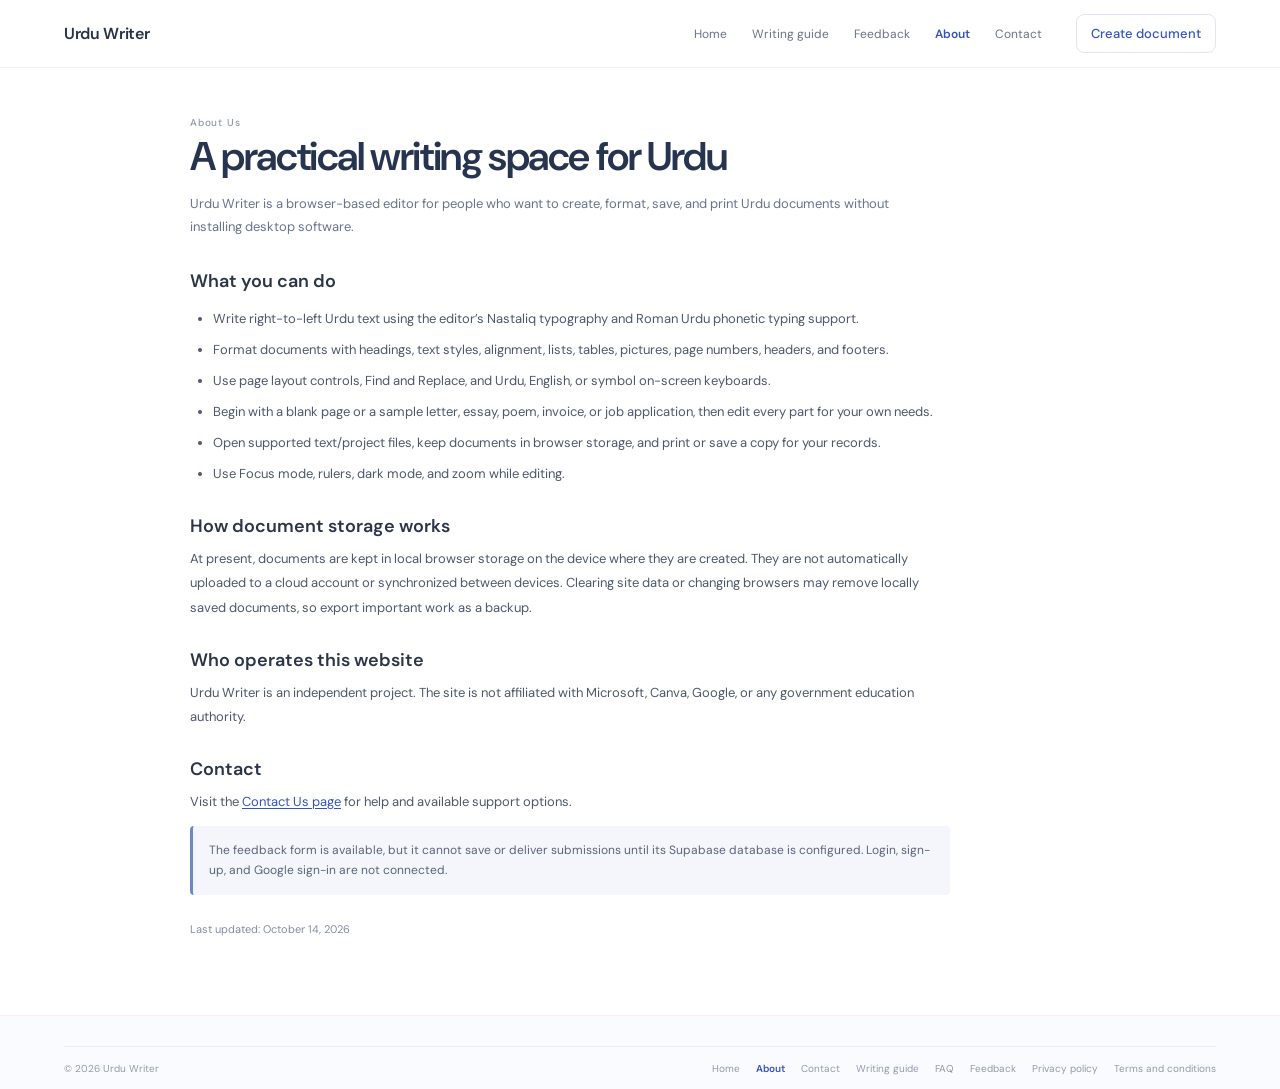
==== about.html @ 06fc22c0 "Complete Urdu Canvas Studio with Supabase and verified UI" ====
<!doctype html>
<html lang="en" dir="ltr">
<head>
  <meta charset="utf-8">
  <meta name="viewport" content="width=device-width, initial-scale=1">
  <meta name="description" content="Learn what Urdu Writer does, how browser-based Urdu documents work, and how to contact the site operator.">
  <meta name="theme-color" content="#ffffff">
  <title>About Us — Urdu Writer</title>
  <link rel="preconnect" href="https://fonts.googleapis.com">
  <link rel="preconnect" href="https://fonts.gstatic.com" crossorigin>
  <link href="https://fonts.googleapis.com/css2?family=DM+Sans:wght@400;500;600;700&family=Noto+Nastaliq+Urdu:wght@400;500;600&family=Noto+Naskh+Arabic:wght@400;500;600;700&display=swap" rel="stylesheet">
  <link rel="stylesheet" href="assets/css/home.css">
</head>
<body>
  <header class="home-header" dir="ltr">
    <a class="home-brand" href="index.html">Urdu Writer</a>
    <nav class="header-nav" aria-label="Main navigation">
      <a href="index.html">Home</a>
      <a href="urdu-writing-guide.html">Writing guide</a>
      <a href="feedback.html">Feedback</a>
      <a href="about.html" aria-current="page">About</a>
      <a href="contact.html">Contact</a>
    </nav>
    <a class="header-start" href="editor.html?new=1">Create document</a>
  </header>
  <main class="policy-main">
    <header class="policy-header">
      <p class="section-kicker">About Us</p>
      <h1>A practical writing space for Urdu</h1>
      <p>Urdu Writer is a browser-based editor for people who want to create, format, save, and print Urdu documents without installing desktop software.</p>
    </header>
    <article class="policy-content">
      <h2>What you can do</h2>
      <ul>
        <li>Write right-to-left Urdu text using the editor’s Nastaliq typography and Roman Urdu phonetic typing support.</li>
        <li>Format documents with headings, text styles, alignment, lists, tables, pictures, page numbers, headers, and footers.</li>
        <li>Use page layout controls, Find and Replace, and Urdu, English, or symbol on-screen keyboards.</li>
        <li>Begin with a blank page or a sample letter, essay, poem, invoice, or job application, then edit every part for your own needs.</li>
        <li>Open supported text/project files, keep documents in browser storage, and print or save a copy for your records.</li>
        <li>Use Focus mode, rulers, dark mode, and zoom while editing.</li>
      </ul>
      <h2>How document storage works</h2>
      <p>At present, documents are kept in local browser storage on the device where they are created. They are not automatically uploaded to a cloud account or synchronized between devices. Clearing site data or changing browsers may remove locally saved documents, so export important work as a backup.</p>
      <h2>Who operates this website</h2>
      <p>Urdu Writer is an independent project. The site is not affiliated with Microsoft, Canva, Google, or any government education authority.</p>
      <h2>Contact</h2>
      <p>Visit the <a href="contact.html">Contact Us page</a> for help and available support options.</p>
      <p class="policy-callout">The feedback form is available, but it cannot save or deliver submissions until its Supabase database is configured. Login, sign-up, and Google sign-in are not connected.</p>
      <p class="policy-updated">Last updated: October 14, 2026</p>
    </article>
  </main>
  <footer class="home-footer">
    <div class="footer-bottom"><span>© 2026 Urdu Writer</span><nav class="footer-legal" aria-label="Site information"><a href="index.html">Home</a><a href="about.html" aria-current="page">About</a><a href="contact.html">Contact</a><a href="urdu-writing-guide.html">Writing guide</a><a href="faq.html">FAQ</a><a href="feedback.html">Feedback</a><a href="privacy.html">Privacy policy</a><a href="terms.html">Terms and conditions</a></nav></div>
  </footer>
</body>
</html>
---- assets/css/home.css ----
:root {
  color-scheme: light;
  --ink: #283247;
  --muted: #788195;
  --line: #e8ebf1;
  --blue: #4768d5;
  --blue-dark: #3453bd;
  --pale-blue: #eef3ff;
  --warm: #faf9f6;
}
* { box-sizing: border-box; }
[hidden] { display: none !important; }
html { scroll-behavior: smooth; }
body { min-width: 320px; margin: 0; color: var(--ink); background: #fff; font: 14px 'DM Sans', Arial, sans-serif; }
button, input { font: inherit; }
button { color: inherit; cursor: pointer; }
a { color: inherit; text-decoration: none; }
.home-header { position: sticky; top: 0; z-index: 9; height: 68px; display: flex; align-items: center; gap: 34px; padding: 0 max(5%, calc((100vw - 1240px) / 2)); border-bottom: 1px solid #eef0f3; background: #fff; }
.home-brand, .footer-brand { display: inline-flex; align-items: center; gap: 10px; flex-shrink: 0; color: var(--ink); font-size: 15px; font-weight: 600; }
.home-brand { font-size: 16px; letter-spacing: -.02em; }
.brand-mark { width: 34px; height: 34px; display: grid; place-items: center; border: 1px solid #dce5fa; border-radius: 10px; background: #f0f4ff; color: var(--blue); font: 600 23px 'Noto Nastaliq Urdu', serif; }
.header-nav { display: flex; align-items: center; gap: 25px; margin-inline-start: auto; color: #697287; font-size: 12px; }
.header-nav a:hover { color: var(--blue); }
.header-nav a[aria-current="page"] { color: var(--blue-dark); font-weight: 600; }
.header-start { display: inline-flex; align-items: center; gap: 8px; padding: 10px 14px; border: 1px solid #e1e6f4; border-radius: 8px; background: #fff; color: var(--blue-dark); font: 500 13px 'DM Sans', Arial, sans-serif; }
.header-start:hover { background: var(--pale-blue); }

.welcome-band { overflow: hidden; border-bottom: 1px solid #edf0f4; background: #fafbfc; }
.welcome-inner { width: min(1120px, 90%); min-height: 430px; margin: 0 auto; display: grid; grid-template-columns: minmax(0, .95fr) minmax(0, 1.05fr); align-items: center; gap: clamp(35px, 6vw, 78px); padding: 48px 0 54px; }
.welcome-copy { max-width: 520px; }
.eyebrow, .section-kicker { margin: 0 0 9px; color: #6578c2; font: 500 11px 'DM Sans', Arial, sans-serif; letter-spacing: .08em; }
.eyebrow { display: inline-flex; align-items: center; gap: 8px; margin-bottom: 17px; color: #55647f; font-size: 11px; letter-spacing: .015em; }
.eyebrow-dot { width: 7px; height: 7px; border-radius: 50%; background: #6481d9; }
.welcome-copy h1 { margin: 0; color: #202b3c; font: 600 clamp(36px, 4.2vw, 53px)/1.12 'DM Sans', Arial, sans-serif; letter-spacing: -.045em; }
.welcome-copy h1 span { color: #526bc3; }
.welcome-description { max-width: 460px; margin: 19px 0 25px; color: #657084; font: 14px/1.85 'DM Sans', Arial, sans-serif; }
.welcome-actions { display: flex; align-items: center; gap: 10px; }
.create-button, .upload-button { min-height: 43px; display: inline-flex; flex-shrink: 0; align-items: center; justify-content: center; gap: 9px; padding: 0 14px; border: 1px solid transparent; border-radius: 8px; font: 500 12px 'DM Sans', Arial, sans-serif; white-space: nowrap; }
.create-button { color: white; background: #405fc3; box-shadow: 0 2px 5px #293b7021; }
.create-button:hover { background: var(--blue-dark); transform: translateY(-1px); }
.plus-icon { font: 20px 'DM Sans', sans-serif; }
.upload-button { border-color: #d8dde6; background: #fff; color: #39465b; }
.upload-button:hover { border-color: #b9c7ef; background: #fbfcff; }
.upload-button > span { font-size: 18px; }
.private-note { display: flex; align-items: center; gap: 8px; margin: 18px 0 0; color: #778195; font: 10px 'DM Sans', Arial, sans-serif; }
.private-note span { width: 16px; height: 16px; display: grid; place-items: center; border-radius: 50%; background: #e8f2ec; color: #3d805e; font-size: 10px; }
.private-note i { width: 3px; height: 3px; margin: 0 2px; border-radius: 50%; background: #a2a9b5; }
.hero-product { min-width: 0; padding: 20px; border: 1px solid #e4e8ef; border-radius: 14px; background: #f1f3f7; box-shadow: 0 18px 45px #24334c12; }
.hero-editor { overflow: hidden; border: 1px solid #e3e7ed; border-radius: 9px; background: #fff; box-shadow: 0 3px 10px #2632470b; }
.hero-editor-top { min-height: 57px; display: flex; align-items: center; gap: 10px; padding: 10px 15px; border-bottom: 1px solid #edf0f3; }
.hero-document-title { display: grid; gap: 3px; }
.hero-document-title strong { color: #354055; font-size: 10px; font-weight: 600; }
.hero-document-title small { color: #8992a1; font-size: 8px; }
.hero-save-indicator { display: inline-flex; align-items: center; gap: 5px; margin-inline-start: auto; color: #738092; font-size: 9px; }
.hero-save-indicator i { width: 6px; height: 6px; border-radius: 50%; background: #61a27c; }
.hero-toolbar { min-height: 41px; display: flex; align-items: center; gap: 13px; padding: 0 15px; border-bottom: 1px solid #edf0f3; color: #566176; font-size: 10px; }
.hero-toolbar > i { width: 1px; height: 18px; background: #e6e9ee; }
.hero-toolbar > b { font-size: 11px; }
.hero-toolbar > em { font-family: Georgia, serif; }
.hero-toolbar > u { text-underline-offset: 2px; }
.hero-font-select, .hero-font-size { display: inline-flex; align-items: center; justify-content: space-between; gap: 10px; min-width: 126px; padding: 5px 7px; border: 1px solid #e5e8ed; border-radius: 4px; color: #596579; font-size: 8px; }
.hero-font-size { min-width: 42px; }
.hero-toolbar > span:not(.hero-font-select):not(.hero-font-size) { color: #5b677a; font-size: 12px; }
.hero-paper { min-height: 255px; display: flex; justify-content: center; padding: 22px 18px; background: #f6f7f9; }
.hero-paper article { width: min(100%, 330px); min-height: 210px; padding: 22px 28px; border: 1px solid #ebedf1; background: #fff; box-shadow: 0 2px 6px #2632470b; color: #303a4d; direction: rtl; text-align: right; }
.hero-paper h2 { margin: 0 0 10px; color: #33446f; font: 500 16px/1.9 'Noto Nastaliq Urdu', 'Noto Naskh Arabic', serif; }
.hero-paper p { margin: 0 0 8px; font: 400 11px/2.15 'Noto Nastaliq Urdu', 'Noto Naskh Arabic', serif; }

.home-content { width: min(1120px, 90%); margin: 0 auto; }
.recent-section { padding: 32px 0 30px; }
.section-heading { display: flex; align-items: end; justify-content: space-between; gap: 20px; margin-bottom: 15px; }
.section-kicker { margin-bottom: 3px; color: #9098a9; font-size: 10px; }
.section-heading h2 { margin: 0; color: #2c3548; font: 600 19px 'DM Sans', Arial, sans-serif; }
.subtle-link { padding-bottom: 3px; color: #687cca; font: 11px 'DM Sans', Arial, sans-serif; }
.subtle-link:hover { color: var(--blue-dark); }
.saved-files-grid { display: grid; grid-template-columns: repeat(auto-fill, minmax(145px, 190px)); gap: 18px; }
.saved-file-card { position: relative; min-width: 0; display: flex; flex-direction: column; gap: 9px; border-radius: 4px; text-align: left; }
.saved-file-link { min-width: 0; display: flex; flex-direction: column; gap: 9px; padding: 0; border: 0; border-radius: 4px; background: transparent; color: inherit; text-align: left; }
.saved-file-link:hover .recent-preview, .saved-file-link:focus-visible .recent-preview { border-color: #b8c6ec; box-shadow: 0 4px 12px #28324717; }
.saved-file-link:hover .recent-name, .saved-file-link:focus-visible .recent-name { color: var(--blue-dark); }
.recent-name { width: 100%; overflow: hidden; color: #34405a; text-overflow: ellipsis; white-space: nowrap; font-size: 12px; font-weight: 500; }
.recent-preview { position: relative; width: 100%; aspect-ratio: 3 / 4; overflow: hidden; border: 1px solid #e3e6ec; border-radius: 5px; background: #fff; box-shadow: 0 2px 6px #28324710; transition: border-color .15s, box-shadow .15s; }
.document-preview { position: absolute; top: 0; left: 0; width: 794px; height: 1123px; transform-origin: top left; border: 0; background: #fff; pointer-events: none; }
.file-menu-wrap { position: absolute; z-index: 2; top: 8px; right: 8px; }
.file-menu-button { width: 31px; height: 31px; display: grid; place-items: center; border: 1px solid #e4e7ed; border-radius: 7px; background: #fff; color: #526078; box-shadow: 0 2px 6px #28324718; font-size: 21px; line-height: 1; }
.file-menu-button:hover, .file-menu-button[aria-expanded="true"] { border-color: #cbd4f0; background: #f7f8fd; color: var(--blue-dark); }
.file-menu { position: absolute; top: 37px; right: 0; width: 140px; padding: 5px; border: 1px solid #e5e8ef; border-radius: 8px; background: #fff; box-shadow: 0 8px 24px #28324720; }
.file-menu-item { width: 100%; padding: 9px 10px; border: 0; border-radius: 5px; background: transparent; color: #4b566b; text-align: left; font-size: 11px; }
.file-menu-item:hover, .file-menu-item:focus-visible { background: #f2f4fb; color: var(--blue-dark); }
.file-menu-item[data-action="delete"] { color: #b13e48; }
.file-menu-item[data-action="delete"]:hover { background: #fff1f1; }
.empty-recent { min-height: 92px; display: flex; align-items: center; gap: 13px; padding: 17px; border: 1px dashed #dce1eb; border-radius: 9px; background: #fcfcfe; }
.empty-icon { width: 38px; height: 38px; display: grid; place-items: center; border-radius: 9px; background: var(--pale-blue); color: var(--blue); font-size: 20px; }
.empty-recent strong { font: 500 13px 'DM Sans', Arial, sans-serif; }
.empty-recent p { margin: 3px 0 0; color: var(--muted); font: 10px 'DM Sans', Arial, sans-serif; }
.empty-recent a { margin-inline-start: auto; color: var(--blue); font: 11px 'DM Sans', Arial, sans-serif; }

.templates-section { padding: 12px 0 50px; }
.template-grid { margin-top: 16px; }
.template-card { aspect-ratio: .7; gap: 0; overflow: hidden; border: 1px solid #e5e8ed; border-radius: 8px; background: #f0f1f3; transition: border-color .16s, box-shadow .16s, transform .16s; }
.template-card:hover { transform: translateY(-2px); border-color: #cbd4f0; box-shadow: 0 8px 20px #29375b12; }
.template-open { width: 100%; height: 100%; gap: 0; overflow: hidden; cursor: pointer; }
.template-open:hover .recent-preview, .template-open:focus-visible .recent-preview { border-color: #b8c6ec; box-shadow: 0 4px 12px #28324717; }
.template-open:hover .recent-name, .template-open:focus-visible .recent-name { color: var(--blue-dark); }
.template-open:hover .template-art, .template-open:focus-visible .template-art { box-shadow: none; }
.template-art { width: 100%; min-height: 0; flex: 1 1 70%; display: block; padding: 0; aspect-ratio: auto; border: 0; border-radius: 0; background: #f6f7f8; box-shadow: none; }
.template-page-preview { position: absolute; top: 0; left: 50%; width: 794px; height: 1123px; transform-origin: top center; border: 0; background: #fff; box-shadow: 0 2px 9px #28324720; pointer-events: none; }
.template-open .recent-name { min-height: 0; flex: 0 0 15%; display: flex; flex-direction: column; justify-content: end; gap: 4px; padding: 4px 12px 0; background: #f0f1f3; white-space: normal; }
.file-description { width: 100%; min-height: 0; flex: 0 0 15%; overflow: hidden; padding: 0 12px 5px; background: #f0f1f3; color: #858d9d; font-size: 10px; line-height: 1.4; text-align: left; text-overflow: ellipsis; }
.home-footer { padding: 30px max(5%, calc((100vw - 1240px) / 2)) 0; border-top: 1px solid #eef0f3; background: #fafbfe; color: #8790a0; font-size: 11px; }
.footer-brand { gap: 7px; color: #525f7a; font-size: 11px; }
.footer-brand .brand-mark { width: 25px; height: 25px; border-radius: 7px; font-size: 17px; }
.footer-main { display: grid; grid-template-columns: 1.3fr 1fr 1.2fr 1fr; gap: 32px; padding: 0 0 27px; }
.footer-about p, .footer-privacy p { max-width: 260px; margin: 10px 0 0; color: #828b9c; font-size: 11px; line-height: 1.7; }
.footer-links { display: grid; justify-items: start; gap: 9px; }
.footer-links strong, .footer-privacy strong { color: #3a455c; font-size: 11px; font-weight: 600; }
.footer-links a { color: #778196; font-size: 10px; }
.footer-links a:hover { color: var(--blue); }
.footer-links a[aria-current="page"] { color: var(--blue-dark); font-weight: 600; }
.footer-bottom { min-height: 43px; display: flex; align-items: center; justify-content: space-between; gap: 16px; border-top: 1px solid #ebedf2; color: #929aaa; font-size: 10px; }
.footer-legal { display: flex; flex-wrap: wrap; align-items: center; gap: 16px; }
.footer-legal a:hover { color: var(--blue); }
.footer-legal a[aria-current="page"] { color: var(--blue-dark); font-weight: 600; }
.guide-promo { display: flex; align-items: center; justify-content: space-between; gap: 24px; margin: 0 0 45px; padding: 24px 26px; border: 1px solid #e4e8ef; border-radius: 10px; background: #fafbfc; }
.guide-promo h2 { margin: 0; color: #2c3548; font: 600 18px 'DM Sans', Arial, sans-serif; }
.guide-promo p:not(.section-kicker) { max-width: 610px; margin: 8px 0 0; color: #707b8f; font-size: 12px; line-height: 1.7; }
.guide-promo .create-button { flex-shrink: 0; }
.home-faq { margin: 0 0 45px; }
.policy-main { width: min(900px, 90%); min-height: 65vh; margin: 0 auto; padding: 48px 0 64px; }
.policy-header { max-width: 720px; margin-bottom: 30px; }
.policy-header h1 { margin: 0 0 12px; color: #26344f; font: 600 clamp(30px, 4vw, 40px)/1.2 'DM Sans', Arial, sans-serif; letter-spacing: -.035em; }
.policy-header p:not(.section-kicker) { margin: 0; color: #68738c; font-size: 13px; line-height: 1.8; }
.policy-content { max-width: 760px; color: #4d586b; font-size: 13px; line-height: 1.85; }
.policy-content h2 { margin: 28px 0 8px; color: #2c3548; font: 600 18px/1.4 'DM Sans', Arial, sans-serif; }
.policy-content h3 { margin: 20px 0 7px; color: #36415a; font: 600 14px/1.5 'DM Sans', Arial, sans-serif; }
.policy-content p { margin: 0 0 12px; }
.policy-content ul, .policy-content ol { padding-inline-start: 23px; }
.policy-content li { margin: 0 0 7px; }
.contact-option { margin: 0 0 22px; padding: 19px 20px; border: 1px solid #e7eaf0; border-radius: 9px; background: #fff; }
.contact-option h2 { margin-top: 0; }
.contact-option .create-button { margin: 2px 0 14px; text-decoration: none; }
.contact-option .policy-callout { margin-bottom: 0; }
.faq-list { display: grid; gap: 10px; }
.faq-item { border: 1px solid #e5e9f0; border-radius: 8px; background: #fff; }
.faq-item[open] { border-color: #d5ddef; box-shadow: 0 3px 12px #28324708; }
.faq-item summary { position: relative; padding: 16px 44px 16px 17px; color: #34405a; cursor: pointer; font-size: 13px; font-weight: 600; list-style: none; }
.faq-item summary::-webkit-details-marker { display: none; }
.faq-item summary::after { position: absolute; top: 50%; right: 17px; color: var(--blue); content: '+'; font-size: 20px; font-weight: 400; transform: translateY(-50%); }
.faq-item[open] summary::after { content: '−'; }
.faq-item summary:focus-visible { outline: 2px solid var(--blue); outline-offset: 2px; border-radius: 7px; }
.faq-item p { margin: 0; padding: 0 17px 16px; color: #68738c; font-size: 12px; line-height: 1.8; }
.faq-item a, .faq-more-help a { color: var(--blue-dark); text-decoration: underline; text-underline-offset: 2px; }
.faq-more-help { margin: 24px 0 0; color: #68738c; font-size: 13px; line-height: 1.8; }
.policy-content a { color: var(--blue-dark); text-decoration: underline; text-underline-offset: 2px; }
.policy-updated { margin-top: 24px !important; color: #838da1; font-size: 11px; }
.policy-callout { margin: 18px 0; padding: 14px 16px; border-left: 3px solid #7185cb; border-radius: 4px; background: #f4f6fb; color: #59657a; font-size: 12px; line-height: 1.7; }
.guide-toc { display: grid; gap: 7px; margin: 18px 0 25px; padding: 16px 18px; border: 1px solid #e7eaf0; border-radius: 8px; background: #fafbfc; }
.guide-toc strong { color: #36415a; }
.guide-toc a { font-size: 12px; }
.guide-urdu { direction: rtl; text-align: right; font-family: 'Noto Nastaliq Urdu', 'Noto Naskh Arabic', serif; }
.guide-example { display: grid; grid-template-columns: 1fr 1fr; gap: 12px; margin: 14px 0 20px; }
.guide-example > div { padding: 14px; border: 1px solid #e6e9ef; border-radius: 7px; background: #fafbfc; }
.guide-example small { display: block; margin-bottom: 7px; color: #778195; font: 11px 'DM Sans', Arial, sans-serif; }
.guide-example p { margin: 0; }
.home-toast { position: fixed; z-index: 5; right: 50%; bottom: 25px; max-width: calc(100vw - 30px); padding: 10px 16px; transform: translateX(50%); border-radius: 6px; background: #283247; color: white; opacity: 0; pointer-events: none; transition: opacity .2s; font: 12px 'DM Sans', Arial, sans-serif; }
.home-toast.visible { opacity: 1; }

.feedback-main { width: min(760px, 90%); min-height: 65vh; margin: 0 auto; padding: 54px 0 65px; }
.feedback-intro { max-width: 600px; margin-bottom: 25px; }
.feedback-intro h1 { margin: 0 0 10px; color: #26344f; font: 600 clamp(27px, 4vw, 36px)/1.2 'DM Sans', Arial, sans-serif; letter-spacing: -.03em; }
.feedback-intro p:last-child { margin: 0; color: #68738c; font-size: 13px; line-height: 1.8; }
.feedback-form { display: grid; gap: 17px; padding: 25px; border: 1px solid #e6e9ef; border-radius: 11px; background: #fff; box-shadow: 0 5px 20px #28324708; }
.feedback-form label, .feedback-rating legend { display: grid; gap: 7px; color: #4e596d; font-size: 12px; font-weight: 500; }
.feedback-form select, .feedback-form input, .feedback-form textarea { width: 100%; min-height: 42px; padding: 10px 12px; border: 1px solid #e0e4ec; border-radius: 7px; outline: none; background: #fff; color: var(--ink); font: 12px 'DM Sans', Arial, sans-serif; }
.feedback-form textarea { min-height: 150px; resize: vertical; line-height: 1.7; }
.feedback-form select:focus, .feedback-form input:focus, .feedback-form textarea:focus { border-color: #9baee9; box-shadow: 0 0 0 3px #4768d51a; }
.feedback-rating { display: grid; gap: 8px; margin: 0; padding: 0; border: 0; }
.feedback-rating legend { margin-bottom: 8px; }
.rating-options { display: flex; flex-wrap: wrap; gap: 8px; }
.rating-option { position: relative; }
.rating-option input { position: absolute; width: 1px; height: 1px; opacity: 0; }
.rating-option span { min-width: 43px; height: 39px; display: grid; place-items: center; border: 1px solid #e0e4ec; border-radius: 7px; color: #677287; cursor: pointer; }
.rating-option input:checked + span { border-color: #b9c7ef; background: var(--pale-blue); color: var(--blue-dark); }
.rating-option input:focus-visible + span { outline: 2px solid var(--blue); outline-offset: 2px; }
.feedback-submit { min-height: 43px; padding: 0 18px; border: 0; border-radius: 8px; background: var(--blue); color: #fff; font-size: 13px; font-weight: 600; }
.feedback-submit:hover { background: var(--blue-dark); }
.feedback-status { margin: 0; color: #737d90; font-size: 11px; line-height: 1.7; }
.feedback-status.error { color: #a83c3c; }
.feedback-status.success { color: #387552; }

.auth-modal { position: fixed; z-index: 10; inset: 0; display: grid; place-items: center; overflow-y: auto; padding: 20px; background: #1d263a80; }
.auth-dialog { position: relative; width: min(100%, 420px); max-height: calc(100vh - 40px); overflow-y: auto; padding: 30px; border: 1px solid #e8ebf1; border-radius: 14px; background: #fff; box-shadow: 0 20px 60px #18213a30; }
.auth-close { position: absolute; top: 13px; right: 15px; width: 32px; height: 32px; border: 0; border-radius: 7px; background: #f5f6f9; color: #667085; font-size: 22px; }
.auth-dialog h2 { margin: 0 0 18px; color: #2c3548; font: 600 22px 'DM Sans', Arial, sans-serif; }
.auth-switch { display: grid; grid-template-columns: 1fr 1fr; gap: 4px; margin-bottom: 17px; padding: 4px; border-radius: 8px; background: #f4f5f8; }
.auth-tab { padding: 9px; border: 0; border-radius: 6px; background: transparent; color: #737d90; font-size: 12px; }
.auth-tab.active { background: #fff; color: var(--blue-dark); box-shadow: 0 1px 4px #28324717; }
.auth-form { display: grid; gap: 12px; }
.auth-form label { display: grid; gap: 6px; color: #4e596d; font-size: 11px; font-weight: 500; }
.auth-form input { width: 100%; min-height: 39px; padding: 8px 10px; border: 1px solid #e0e4ec; border-radius: 7px; outline: none; color: var(--ink); }
.auth-form input:focus { border-color: #9baee9; box-shadow: 0 0 0 3px #4768d51a; }
.auth-submit { min-height: 41px; margin-top: 3px; border: 0; border-radius: 7px; background: var(--blue); color: #fff; font-size: 12px; font-weight: 600; }
.auth-submit:hover { background: var(--blue-dark); }
.auth-separator { display: flex; align-items: center; gap: 10px; margin: 17px 0 13px; color: #929aaa; font-size: 10px; }
.auth-separator::before, .auth-separator::after { height: 1px; flex: 1; background: #eceef2; content: ''; }
.google-signin { width: 100%; min-height: 41px; display: flex; align-items: center; justify-content: center; gap: 9px; border: 1px solid #dfe3ea; border-radius: 7px; background: #fff; color: #404a5c; font-size: 12px; font-weight: 500; }
.google-signin:hover { background: #fafbfc; }
.google-signin img { width: 17px; height: 17px; }
.auth-notice { margin: 13px 0 0; color: #828b9b; text-align: center; font-size: 10px; line-height: 1.6; }

@media (max-width: 900px) {
  .home-header { gap: 15px; padding-inline: 4%; }
  .header-nav { gap: 13px; font-size: 10px; }
  .header-start { padding: 8px 10px; font-size: 11px; }
}
@media (max-width: 760px) {
  .home-header { min-height: 60px; height: auto; gap: 15px; padding: 10px 5%; }
  .header-nav { gap: 13px; font-size: 10px; }
  .header-start { padding: 8px 10px; font-size: 11px; }
  .welcome-inner { width: min(680px, 90%); min-height: 0; grid-template-columns: 1fr; gap: 30px; padding: 40px 0 44px; }
  .welcome-copy { max-width: 600px; }
  .hero-product { width: 100%; }
  .hero-paper article { width: min(100%, 420px); }
  .template-grid { grid-template-columns: repeat(2, minmax(0, 1fr)); gap: 12px; }
}
@media (max-width: 520px) {
  .home-header { flex-wrap: wrap; gap: 10px; }
  .home-brand { font-size: 12px; }
  .home-brand .brand-mark { width: 29px; height: 29px; font-size: 20px; }
  .header-nav { order: 3; width: 100%; flex: 1 0 100%; gap: 17px; overflow-x: auto; margin: 0; padding: 5px 0 3px; white-space: nowrap; scrollbar-width: thin; }
  .header-start { margin-inline-start: auto; }
  .welcome-inner { width: min(520px, 90%); gap: 24px; padding: 32px 0 36px; }
  .welcome-copy h1 { max-width: 360px; font-size: 35px; }
  .welcome-description { max-width: 420px; font-size: 12px; }
  .welcome-actions { flex-wrap: wrap; }
  .create-button, .upload-button { padding-inline: 11px; font-size: 11px; }
  .hero-product { padding: 10px; border-radius: 10px; }
  .hero-editor-top { min-height: 51px; padding-inline: 11px; }
  .hero-toolbar { min-height: 41px; flex-wrap: wrap; gap: 7px; padding: 8px 9px; }
  .hero-font-select { min-width: 0; flex: 1 1 115px; }
  .hero-font-size { flex: 0 0 42px; }
  .hero-toolbar > i { height: 15px; }
  .hero-paper { min-height: 230px; padding: 12px; }
  .hero-paper article { width: 100%; min-height: 205px; padding: 18px 20px; }
  .home-content { width: 90%; }
  .section-heading { align-items: center; }
  .section-heading h2 { font-size: 16px; }
  .subtle-link { font-size: 9px; }
  .saved-files-grid { grid-template-columns: repeat(auto-fill, minmax(130px, 1fr)); gap: 14px; }
  .home-footer { padding: 22px 5% 0; }
  .footer-main { grid-template-columns: 1fr 1fr; gap: 20px; }
  .footer-privacy { grid-column: auto; }
  .footer-bottom { min-height: 38px; }
  .footer-legal { gap: 10px 14px; }
  .auth-dialog { padding: 26px 21px; }
  .feedback-main { padding: 38px 0 45px; }
  .feedback-form { padding: 19px; }
  .guide-promo { align-items: flex-start; flex-direction: column; padding: 19px; }
  .guide-example { grid-template-columns: 1fr; }
}
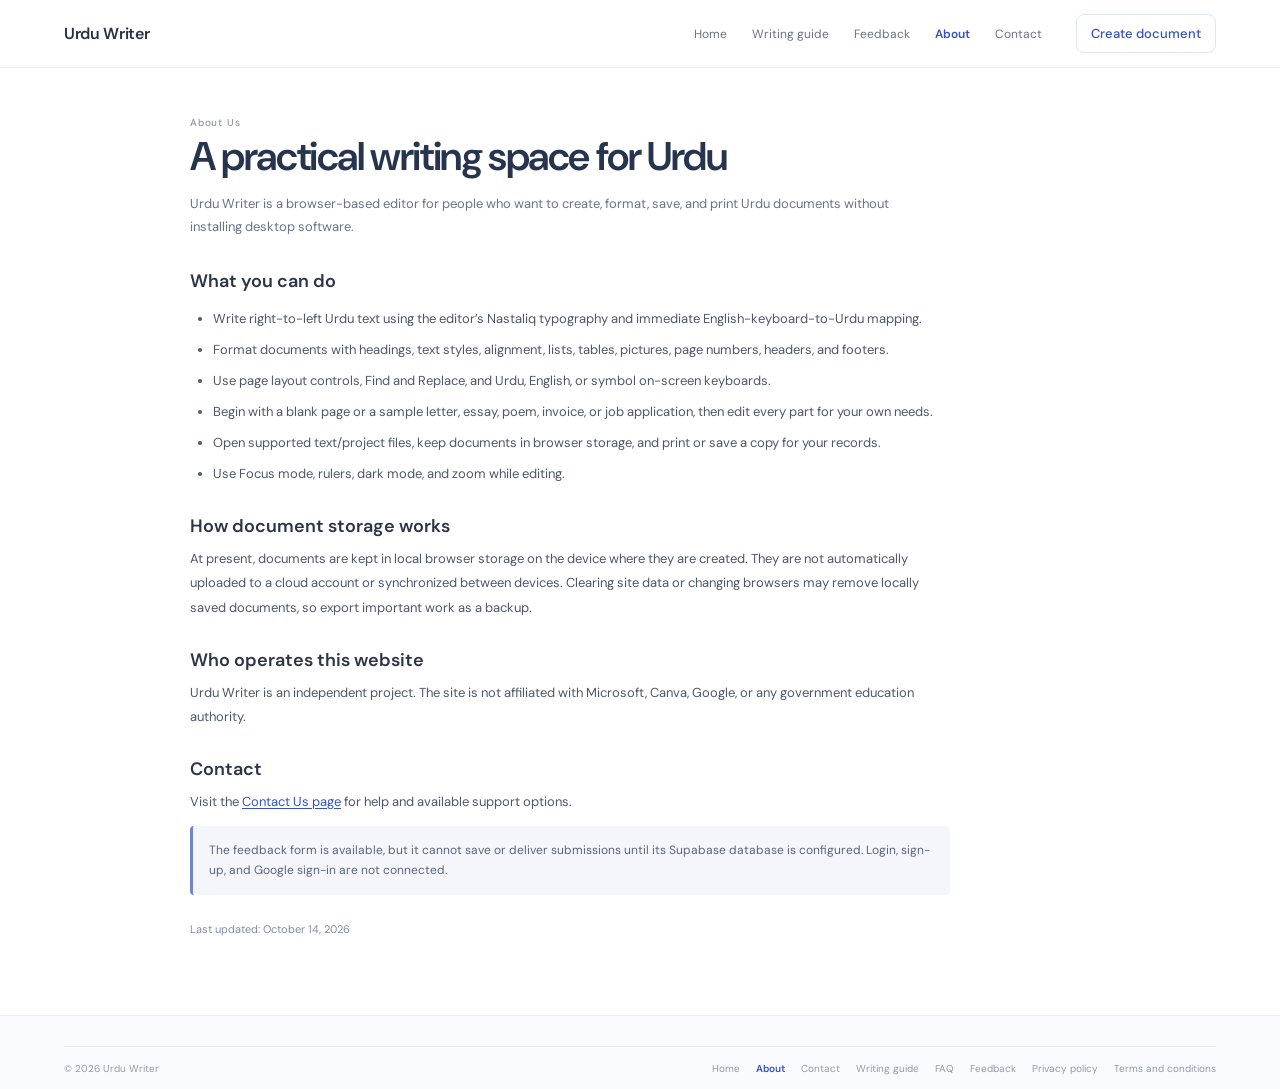
==== commit 95708156: "Add physical Urdu keyboard mapping Map physical QWERTY keys to Urdu letters immediately while preser" ====
--- a/about.html
+++ b/about.html
@@ -32,7 +32,7 @@
     <article class="policy-content">
       <h2>What you can do</h2>
       <ul>
-        <li>Write right-to-left Urdu text using the editor’s Nastaliq typography and Roman Urdu phonetic typing support.</li>
+        <li>Write right-to-left Urdu text using the editor’s Nastaliq typography and immediate English-keyboard-to-Urdu mapping.</li>
         <li>Format documents with headings, text styles, alignment, lists, tables, pictures, page numbers, headers, and footers.</li>
         <li>Use page layout controls, Find and Replace, and Urdu, English, or symbol on-screen keyboards.</li>
         <li>Begin with a blank page or a sample letter, essay, poem, invoice, or job application, then edit every part for your own needs.</li>
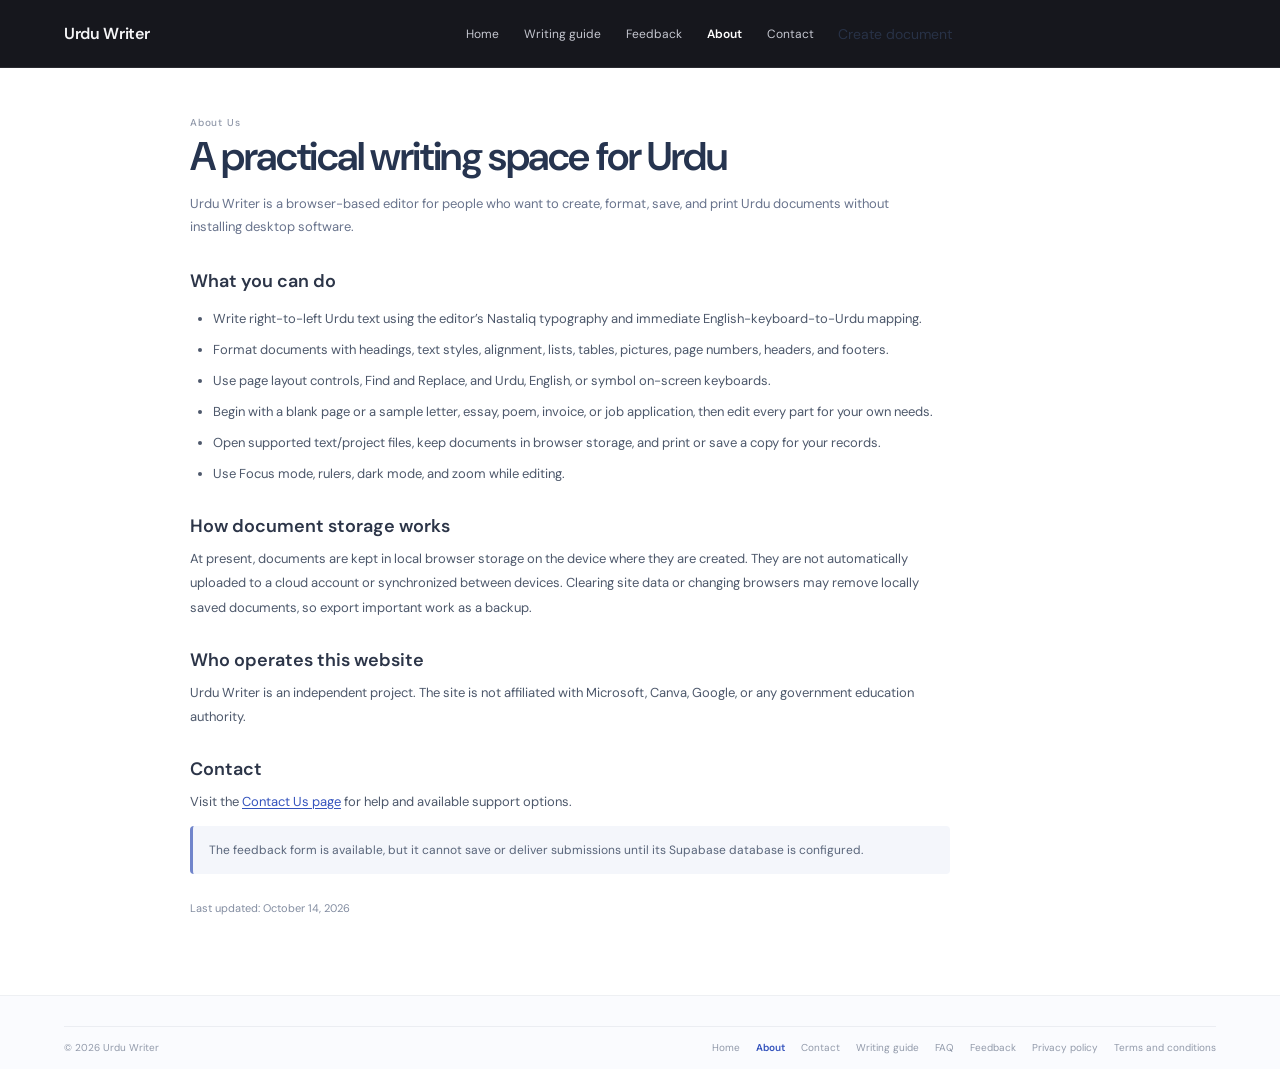
==== commit a1f2c526: "asansnsbbs" ====
--- a/about.html
+++ b/about.html
@@ -45,7 +45,7 @@
       <p>Urdu Writer is an independent project. The site is not affiliated with Microsoft, Canva, Google, or any government education authority.</p>
       <h2>Contact</h2>
       <p>Visit the <a href="contact.html">Contact Us page</a> for help and available support options.</p>
-      <p class="policy-callout">The feedback form is available, but it cannot save or deliver submissions until its Supabase database is configured. Login, sign-up, and Google sign-in are not connected.</p>
+      <p class="policy-callout">The feedback form is available, but it cannot save or deliver submissions until its Supabase database is configured.</p>
       <p class="policy-updated">Last updated: October 14, 2026</p>
     </article>
   </main>
--- a/assets/css/home.css
+++ b/assets/css/home.css
@@ -10,20 +10,42 @@
 }
 * { box-sizing: border-box; }
 [hidden] { display: none !important; }
-html { scroll-behavior: smooth; }
+html { scroll-behavior: smooth; scrollbar-color: #9aa8d8 #eef1f8; scrollbar-width: thin; }
+html.theme-dark { scrollbar-color: #7667dc #202127; }
+*::-webkit-scrollbar { width: 10px; height: 10px; }
+*::-webkit-scrollbar-track { border-radius: 8px; background: #eef1f8; }
+*::-webkit-scrollbar-thumb { border: 2px solid #eef1f8; border-radius: 8px; background: linear-gradient(180deg, #9aa8d8, #7182c4); }
+*::-webkit-scrollbar-thumb:hover { background: linear-gradient(180deg, #7789d1, #5369b5); }
+*::-webkit-scrollbar-corner { background: #eef1f8; }
+html.theme-dark *::-webkit-scrollbar-track { background: #202127; }
+html.theme-dark *::-webkit-scrollbar-thumb { border-color: #202127; background: linear-gradient(180deg, #7667dc, #5142b8); }
+html.theme-dark *::-webkit-scrollbar-thumb:hover { background: linear-gradient(180deg, #9589f0, #6e5dde); }
+html.theme-dark *::-webkit-scrollbar-corner { background: #202127; }
+html.theme-dark::-webkit-scrollbar-track { background: #202127; }
+html.theme-dark::-webkit-scrollbar-thumb { border-color: #202127; background: linear-gradient(180deg, #7667dc, #5142b8); }
+html.theme-dark::-webkit-scrollbar-thumb:hover { background: linear-gradient(180deg, #9589f0, #6e5dde); }
+html.theme-dark::-webkit-scrollbar-corner { background: #202127; }
 body { min-width: 320px; margin: 0; color: var(--ink); background: #fff; font: 14px 'DM Sans', Arial, sans-serif; }
 button, input { font: inherit; }
 button { color: inherit; cursor: pointer; }
 a { color: inherit; text-decoration: none; }
-.home-header { position: sticky; top: 0; z-index: 9; height: 68px; display: flex; align-items: center; gap: 34px; padding: 0 max(5%, calc((100vw - 1240px) / 2)); border-bottom: 1px solid #eef0f3; background: #fff; }
-.home-brand, .footer-brand { display: inline-flex; align-items: center; gap: 10px; flex-shrink: 0; color: var(--ink); font-size: 15px; font-weight: 600; }
+.home-header { position: sticky; top: 0; z-index: 9; height: 68px; display: grid; grid-template-columns: minmax(0, 1fr) auto minmax(0, 1fr); align-items: center; gap: 24px; padding: 0 max(5%, calc((100vw - 1240px) / 2)); border-bottom: 1px solid #2a2b31; background: #16171d; }
+.home-brand, .footer-brand { display: inline-flex; align-items: center; gap: 10px; flex-shrink: 0; color: #f5f5f7; font-size: 15px; font-weight: 600; }
 .home-brand { font-size: 16px; letter-spacing: -.02em; }
 .brand-mark { width: 34px; height: 34px; display: grid; place-items: center; border: 1px solid #dce5fa; border-radius: 10px; background: #f0f4ff; color: var(--blue); font: 600 23px 'Noto Nastaliq Urdu', serif; }
-.header-nav { display: flex; align-items: center; gap: 25px; margin-inline-start: auto; color: #697287; font-size: 12px; }
-.header-nav a:hover { color: var(--blue); }
-.header-nav a[aria-current="page"] { color: var(--blue-dark); font-weight: 600; }
-.header-start { display: inline-flex; align-items: center; gap: 8px; padding: 10px 14px; border: 1px solid #e1e6f4; border-radius: 8px; background: #fff; color: var(--blue-dark); font: 500 13px 'DM Sans', Arial, sans-serif; }
-.header-start:hover { background: var(--pale-blue); }
+.header-nav { display: flex; align-items: center; justify-self: center; gap: 25px; margin: 0; color: #c4c6cf; font-size: 12px; white-space: nowrap; }
+.header-nav a:hover { color: #fff; }
+.header-nav a[aria-current="page"] { color: #fff; font-weight: 600; }
+.header-actions { display: flex; align-items: center; justify-self: end; gap: 12px; }
+.theme-toggle { position: relative; width: 66px; height: 36px; flex: 0 0 66px; display: flex; align-items: center; padding: 3px; border: 1px solid #474956; border-radius: 999px; background: #30313a; color: #e9ebf2; transition: background .3s ease, border-color .3s ease, box-shadow .3s ease; }
+.theme-toggle::before { position: absolute; top: 3px; left: 3px; width: 28px; height: 28px; border-radius: 50%; background: #fff; box-shadow: 0 2px 6px #0004; content: ''; transition: transform .3s cubic-bezier(.2,.8,.2,1), background .3s ease; }
+.theme-toggle[aria-pressed="true"] { border-color: #7060d8; background: #5142b8; }
+.theme-toggle[aria-pressed="true"]::before { transform: translateX(30px); background: #fff; }
+.theme-toggle:hover { box-shadow: 0 0 0 3px #a9b8ff22; }
+.theme-toggle:focus-visible { outline: 2px solid #a9b8ff; outline-offset: 3px; }
+.theme-toggle span { position: absolute; z-index: 1; top: 3px; left: 3px; width: 28px; height: 28px; display: grid; place-items: center; font-size: 17px; line-height: 1; transition: left .3s cubic-bezier(.2,.8,.2,1); }
+.theme-toggle[aria-pressed="true"] span { left: 33px; }
+.theme-toggle[aria-pressed="false"] span { color: #a26b00; }
 
 .welcome-band { overflow: hidden; border-bottom: 1px solid #edf0f4; background: #fafbfc; }
 .welcome-inner { width: min(1120px, 90%); min-height: 430px; margin: 0 auto; display: grid; grid-template-columns: minmax(0, .95fr) minmax(0, 1.05fr); align-items: center; gap: clamp(35px, 6vw, 78px); padding: 48px 0 54px; }
@@ -85,7 +107,8 @@
 .file-menu-button { width: 31px; height: 31px; display: grid; place-items: center; border: 1px solid #e4e7ed; border-radius: 7px; background: #fff; color: #526078; box-shadow: 0 2px 6px #28324718; font-size: 21px; line-height: 1; }
 .file-menu-button:hover, .file-menu-button[aria-expanded="true"] { border-color: #cbd4f0; background: #f7f8fd; color: var(--blue-dark); }
 .file-menu { position: absolute; top: 37px; right: 0; width: 140px; padding: 5px; border: 1px solid #e5e8ef; border-radius: 8px; background: #fff; box-shadow: 0 8px 24px #28324720; }
-.file-menu-item { width: 100%; padding: 9px 10px; border: 0; border-radius: 5px; background: transparent; color: #4b566b; text-align: left; font-size: 11px; }
+.file-menu-item { width: 100%; display: flex; align-items: center; gap: 9px; padding: 8px 10px; border: 0; border-radius: 5px; background: transparent; color: #4b566b; text-align: left; font-size: 11px; }
+.file-menu-item svg { width: 15px; height: 15px; flex: 0 0 15px; fill: none; stroke: currentColor; stroke-linecap: round; stroke-linejoin: round; stroke-width: 1.7; }
 .file-menu-item:hover, .file-menu-item:focus-visible { background: #f2f4fb; color: var(--blue-dark); }
 .file-menu-item[data-action="delete"] { color: #b13e48; }
 .file-menu-item[data-action="delete"]:hover { background: #fff1f1; }
@@ -162,6 +185,19 @@
 .guide-example > div { padding: 14px; border: 1px solid #e6e9ef; border-radius: 7px; background: #fafbfc; }
 .guide-example small { display: block; margin-bottom: 7px; color: #778195; font: 11px 'DM Sans', Arial, sans-serif; }
 .guide-example p { margin: 0; }
+.guide-keyboard { margin: 18px 0 22px; padding: 16px; border: 1px solid #e2e7f0; border-radius: 10px; background: #fafbfe; }
+.guide-keyboard h3 { margin-top: 0; }
+.guide-keyboard > label { display: block; margin-bottom: 6px; color: #566177; font-size: 12px; }
+#keyboard-test { width: 100%; min-height: 48px; padding: 7px 12px; border: 1px solid #cdd5e5; border-radius: 6px; outline: none; background: #fff; font: 20px/1.7 'Noto Nastaliq Urdu', 'Noto Naskh Arabic', serif; }
+#keyboard-test:focus { border-color: #7185cb; box-shadow: 0 0 0 3px #7185cb24; }
+.guide-keyboard > p { margin: 7px 0; color: #778195; font-size: 11px; }
+.keyboard-preview { min-height: 43px; margin: 8px 0 13px; padding: 7px 10px; border-radius: 5px; background: #eef3ff; color: #3453bd; text-align: right; font: 20px/1.5 'Noto Nastaliq Urdu', 'Noto Naskh Arabic', serif; }
+.keyboard-layout { display: grid; gap: 5px; }
+.keyboard-map-row { display: grid; grid-template-columns: repeat(5, minmax(0, 1fr)); gap: 5px; }
+.keyboard-map-key { min-width: 0; min-height: 42px; display: flex; align-items: stretch; justify-content: space-between; overflow: hidden; padding: 0; border: 1px solid #dce2ec; border-radius: 5px; background: #fff; }
+.keyboard-map-key:hover, .keyboard-map-key:focus-visible { border-color: #7185cb; outline: 2px solid #7185cb55; }
+.keyboard-map-physical { min-width: 45%; display: grid; place-items: center; padding: 3px; background: #edf7eb; color: #34404d; font: 11px/1.2 'DM Sans', Arial, sans-serif; }
+.keyboard-map-urdu { min-width: 45%; display: grid; place-items: center; padding: 2px; background: #4169e1; color: #fff; font: 21px/1.3 'Noto Nastaliq Urdu', 'Noto Naskh Arabic', serif; }
 .home-toast { position: fixed; z-index: 5; right: 50%; bottom: 25px; max-width: calc(100vw - 30px); padding: 10px 16px; transform: translateX(50%); border-radius: 6px; background: #283247; color: white; opacity: 0; pointer-events: none; transition: opacity .2s; font: 12px 'DM Sans', Arial, sans-serif; }
 .home-toast.visible { opacity: 1; }
 
@@ -188,35 +224,70 @@
 .feedback-status.error { color: #a83c3c; }
 .feedback-status.success { color: #387552; }
 
-.auth-modal { position: fixed; z-index: 10; inset: 0; display: grid; place-items: center; overflow-y: auto; padding: 20px; background: #1d263a80; }
-.auth-dialog { position: relative; width: min(100%, 420px); max-height: calc(100vh - 40px); overflow-y: auto; padding: 30px; border: 1px solid #e8ebf1; border-radius: 14px; background: #fff; box-shadow: 0 20px 60px #18213a30; }
-.auth-close { position: absolute; top: 13px; right: 15px; width: 32px; height: 32px; border: 0; border-radius: 7px; background: #f5f6f9; color: #667085; font-size: 22px; }
-.auth-dialog h2 { margin: 0 0 18px; color: #2c3548; font: 600 22px 'DM Sans', Arial, sans-serif; }
-.auth-switch { display: grid; grid-template-columns: 1fr 1fr; gap: 4px; margin-bottom: 17px; padding: 4px; border-radius: 8px; background: #f4f5f8; }
-.auth-tab { padding: 9px; border: 0; border-radius: 6px; background: transparent; color: #737d90; font-size: 12px; }
-.auth-tab.active { background: #fff; color: var(--blue-dark); box-shadow: 0 1px 4px #28324717; }
-.auth-form { display: grid; gap: 12px; }
-.auth-form label { display: grid; gap: 6px; color: #4e596d; font-size: 11px; font-weight: 500; }
-.auth-form input { width: 100%; min-height: 39px; padding: 8px 10px; border: 1px solid #e0e4ec; border-radius: 7px; outline: none; color: var(--ink); }
-.auth-form input:focus { border-color: #9baee9; box-shadow: 0 0 0 3px #4768d51a; }
-.auth-submit { min-height: 41px; margin-top: 3px; border: 0; border-radius: 7px; background: var(--blue); color: #fff; font-size: 12px; font-weight: 600; }
-.auth-submit:hover { background: var(--blue-dark); }
-.auth-separator { display: flex; align-items: center; gap: 10px; margin: 17px 0 13px; color: #929aaa; font-size: 10px; }
-.auth-separator::before, .auth-separator::after { height: 1px; flex: 1; background: #eceef2; content: ''; }
-.google-signin { width: 100%; min-height: 41px; display: flex; align-items: center; justify-content: center; gap: 9px; border: 1px solid #dfe3ea; border-radius: 7px; background: #fff; color: #404a5c; font-size: 12px; font-weight: 500; }
-.google-signin:hover { background: #fafbfc; }
-.google-signin img { width: 17px; height: 17px; }
-.auth-notice { margin: 13px 0 0; color: #828b9b; text-align: center; font-size: 10px; line-height: 1.6; }
-
+.home-page:not(.theme-dark) .home-header { border-color: #eef0f3; background: #fff; }
+.home-page:not(.theme-dark) .home-brand { color: var(--ink); }
+.home-page:not(.theme-dark) .header-nav { color: #697287; }
+.home-page:not(.theme-dark) .header-nav a:hover { color: var(--blue); }
+.home-page:not(.theme-dark) .header-nav a[aria-current="page"] { color: var(--blue-dark); }
+.home-page:not(.theme-dark) .theme-toggle { border-color: #d7dce8; background: #e8ebf3; color: #55647f; }
+.home-page:not(.theme-dark) .theme-toggle[aria-pressed="false"] { border-color: #d7dce8; background: #e8ebf3; }
+.home-page:not(.theme-dark) .theme-toggle:hover { border-color: #b9c7ef; }
+.home-page:not(.theme-dark) .footer-brand { color: #525f7a; }
+
+.home-page.theme-dark { background: #16171d; color: #e6e7ec; }
+.home-page.theme-dark .home-content { color: #e6e7ec; }
+.home-page.theme-dark .section-heading h2,
+.home-page.theme-dark .recent-name,
+.home-page.theme-dark .guide-promo h2,
+.home-page.theme-dark .faq-item summary { color: #f1f1f4; }
+.home-page.theme-dark .section-kicker { color: #a4a8b7; }
+.home-page.theme-dark .subtle-link,
+.home-page.theme-dark .empty-recent a,
+.home-page.theme-dark .faq-item a,
+.home-page.theme-dark .faq-more-help a { color: #a9b8ff; }
+.home-page.theme-dark .empty-recent,
+.home-page.theme-dark .template-card,
+.home-page.theme-dark .template-open .recent-name,
+.home-page.theme-dark .file-description,
+.home-page.theme-dark .faq-item,
+.home-page.theme-dark .guide-promo,
+.home-page.theme-dark .home-footer { background: #16171d; }
+.home-page.theme-dark .empty-recent { border-color: #383a44; }
+.home-page.theme-dark .empty-recent strong { color: #f1f1f4; }
+.home-page.theme-dark .empty-recent p,
+.home-page.theme-dark .file-description,
+.home-page.theme-dark .faq-item p,
+.home-page.theme-dark .guide-promo p:not(.section-kicker) { color: #b1b4c0; }
+.home-page.theme-dark .template-card { border-color: #383a44; }
+.home-page.theme-dark .template-art { background: #202127; }
+.home-page.theme-dark .faq-item { border-color: #383a44; }
+.home-page.theme-dark .faq-item[open] { border-color: #555b76; }
+.home-page.theme-dark .faq-item summary::after { color: #a9b8ff; }
+.home-page.theme-dark .guide-promo { border-color: #383a44; }
+.home-page.theme-dark .home-footer { border-color: #2a2b31; color: #a1a5b2; }
+.home-page.theme-dark .footer-brand,
+.home-page.theme-dark .footer-links strong,
+.home-page.theme-dark .footer-privacy strong { color: #e6e7ec; }
+.home-page.theme-dark .footer-about p,
+.home-page.theme-dark .footer-privacy p,
+.home-page.theme-dark .footer-links a,
+.home-page.theme-dark .footer-bottom { color: #a1a5b2; }
+.home-page.theme-dark .footer-bottom { border-color: #2a2b31; }
+.home-page.theme-dark .footer-links a:hover,
+.home-page.theme-dark .footer-legal a:hover { color: #fff; }
 @media (max-width: 900px) {
-  .home-header { gap: 15px; padding-inline: 4%; }
+  .home-header { gap: 14px; padding-inline: 4%; }
   .header-nav { gap: 13px; font-size: 10px; }
-  .header-start { padding: 8px 10px; font-size: 11px; }
+  .header-actions { gap: 8px; }
+  .theme-toggle { transform: scale(.92); transform-origin: right center; }
 }
 @media (max-width: 760px) {
-  .home-header { min-height: 60px; height: auto; gap: 15px; padding: 10px 5%; }
-  .header-nav { gap: 13px; font-size: 10px; }
-  .header-start { padding: 8px 10px; font-size: 11px; }
+  .home-header { min-height: 76px; height: auto; grid-template-columns: minmax(0, 1fr) auto; grid-template-rows: 40px auto; gap: 6px 12px; padding: 9px 5%; }
+  .home-brand { grid-column: 1; grid-row: 1; }
+  .header-nav { width: 100%; grid-column: 1 / -1; grid-row: 2; justify-self: start; gap: 17px; overflow-x: auto; padding: 3px 0 2px; white-space: nowrap; scrollbar-width: thin; }
+  .header-actions { grid-column: 2; grid-row: 1; }
+  .theme-toggle { transform: none; }
+  .footer-main { grid-template-columns: repeat(2, minmax(0, 1fr)); gap: 22px; }
   .welcome-inner { width: min(680px, 90%); min-height: 0; grid-template-columns: 1fr; gap: 30px; padding: 40px 0 44px; }
   .welcome-copy { max-width: 600px; }
   .hero-product { width: 100%; }
@@ -224,11 +295,10 @@
   .template-grid { grid-template-columns: repeat(2, minmax(0, 1fr)); gap: 12px; }
 }
 @media (max-width: 520px) {
-  .home-header { flex-wrap: wrap; gap: 10px; }
+  .home-header { min-height: 76px; gap: 6px 9px; }
   .home-brand { font-size: 12px; }
   .home-brand .brand-mark { width: 29px; height: 29px; font-size: 20px; }
-  .header-nav { order: 3; width: 100%; flex: 1 0 100%; gap: 17px; overflow-x: auto; margin: 0; padding: 5px 0 3px; white-space: nowrap; scrollbar-width: thin; }
-  .header-start { margin-inline-start: auto; }
+  .header-nav { gap: 17px; }
   .welcome-inner { width: min(520px, 90%); gap: 24px; padding: 32px 0 36px; }
   .welcome-copy h1 { max-width: 360px; font-size: 35px; }
   .welcome-description { max-width: 420px; font-size: 12px; }
@@ -250,11 +320,36 @@
   .home-footer { padding: 22px 5% 0; }
   .footer-main { grid-template-columns: 1fr 1fr; gap: 20px; }
   .footer-privacy { grid-column: auto; }
-  .footer-bottom { min-height: 38px; }
+  .footer-bottom { min-height: 38px; align-items: flex-start; flex-direction: column; gap: 10px; padding: 12px 0; }
   .footer-legal { gap: 10px 14px; }
-  .auth-dialog { padding: 26px 21px; }
   .feedback-main { padding: 38px 0 45px; }
   .feedback-form { padding: 19px; }
   .guide-promo { align-items: flex-start; flex-direction: column; padding: 19px; }
   .guide-example { grid-template-columns: 1fr; }
-}
+  .guide-keyboard { padding: 10px; }
+  .keyboard-map-row { grid-template-columns: repeat(2, minmax(0, 1fr)); }
+}
+@media (max-width: 380px) {
+  .home-header { gap: 8px; }
+  .home-brand { font-size: 11px; }
+  .welcome-inner, .home-content, .policy-main, .feedback-main { width: calc(100% - 28px); }
+  .welcome-copy h1 { font-size: clamp(29px, 9vw, 35px); }
+  .hero-product { padding: 7px; }
+  .hero-toolbar { gap: 5px; }
+  .saved-files-grid { grid-template-columns: repeat(2, minmax(0, 1fr)); gap: 10px; }
+  .footer-main { gap: 16px 12px; }
+  .footer-legal { gap: 8px 12px; }
+  .feedback-form { padding: 15px; }
+  .policy-main, .feedback-main { padding-top: 32px; }
+  .guide-keyboard { padding: 9px; }
+}
+@media (max-width: 760px) {
+  .home-page { overflow-x: clip; }
+  .home-header { grid-template-columns: minmax(0, 1fr) auto; grid-template-rows: 40px auto; }
+  .header-nav { min-width: 0; justify-self: start; font-size: 11px; }
+  .welcome-inner, .home-content { width: min(680px, calc(100% - 32px)); }
+  .recent-section { padding-top: 26px; }
+  .section-heading { align-items: flex-start; }
+  .saved-files-grid { grid-template-columns: repeat(2, minmax(0, 1fr)); }
+  .home-footer { padding-inline: 5%; }
+}
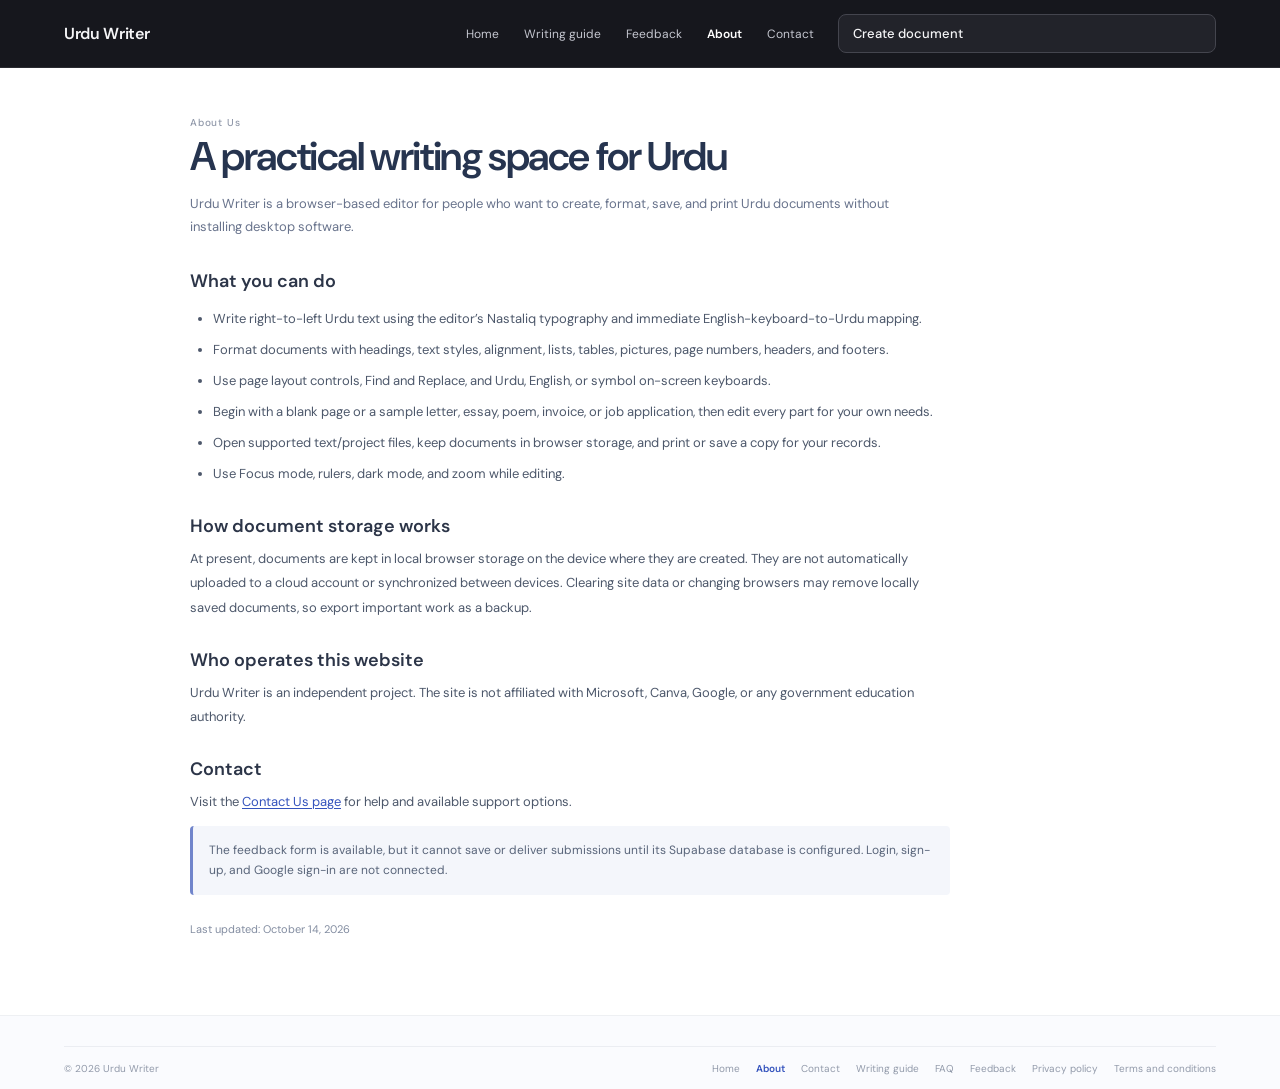
==== commit f4d15a97: "push after 2 days editing" ====
--- a/about.html
+++ b/about.html
@@ -45,7 +45,7 @@
       <p>Urdu Writer is an independent project. The site is not affiliated with Microsoft, Canva, Google, or any government education authority.</p>
       <h2>Contact</h2>
       <p>Visit the <a href="contact.html">Contact Us page</a> for help and available support options.</p>
-      <p class="policy-callout">The feedback form is available, but it cannot save or deliver submissions until its Supabase database is configured.</p>
+      <p class="policy-callout">The feedback form is available, but it cannot save or deliver submissions until its Supabase database is configured. Login, sign-up, and Google sign-in are not connected.</p>
       <p class="policy-updated">Last updated: October 14, 2026</p>
     </article>
   </main>
--- a/assets/css/home.css
+++ b/assets/css/home.css
@@ -36,6 +36,8 @@
 .header-nav { display: flex; align-items: center; justify-self: center; gap: 25px; margin: 0; color: #c4c6cf; font-size: 12px; white-space: nowrap; }
 .header-nav a:hover { color: #fff; }
 .header-nav a[aria-current="page"] { color: #fff; font-weight: 600; }
+.header-start { display: inline-flex; align-items: center; gap: 8px; padding: 10px 14px; border: 1px solid #44454e; border-radius: 8px; background: #22232a; color: #f5f5f7; font: 500 13px 'DM Sans', Arial, sans-serif; }
+.header-start:hover { background: #2d2e37; }
 .header-actions { display: flex; align-items: center; justify-self: end; gap: 12px; }
 .theme-toggle { position: relative; width: 66px; height: 36px; flex: 0 0 66px; display: flex; align-items: center; padding: 3px; border: 1px solid #474956; border-radius: 999px; background: #30313a; color: #e9ebf2; transition: background .3s ease, border-color .3s ease, box-shadow .3s ease; }
 .theme-toggle::before { position: absolute; top: 3px; left: 3px; width: 28px; height: 28px; border-radius: 50%; background: #fff; box-shadow: 0 2px 6px #0004; content: ''; transition: transform .3s cubic-bezier(.2,.8,.2,1), background .3s ease; }
@@ -229,6 +231,8 @@
 .home-page:not(.theme-dark) .header-nav { color: #697287; }
 .home-page:not(.theme-dark) .header-nav a:hover { color: var(--blue); }
 .home-page:not(.theme-dark) .header-nav a[aria-current="page"] { color: var(--blue-dark); }
+.home-page:not(.theme-dark) .header-start { border-color: #e1e6f4; background: #fff; color: var(--blue-dark); }
+.home-page:not(.theme-dark) .header-start:hover { background: var(--pale-blue); }
 .home-page:not(.theme-dark) .theme-toggle { border-color: #d7dce8; background: #e8ebf3; color: #55647f; }
 .home-page:not(.theme-dark) .theme-toggle[aria-pressed="false"] { border-color: #d7dce8; background: #e8ebf3; }
 .home-page:not(.theme-dark) .theme-toggle:hover { border-color: #b9c7ef; }
@@ -275,10 +279,46 @@
 .home-page.theme-dark .footer-bottom { border-color: #2a2b31; }
 .home-page.theme-dark .footer-links a:hover,
 .home-page.theme-dark .footer-legal a:hover { color: #fff; }
+.home-page.theme-dark .auth-dialog { border-color: #383a44; background: #202127; color: #e6e7ec; }
+.home-page.theme-dark .auth-dialog h2 { color: #f1f1f4; }
+.home-page.theme-dark .auth-close,
+.home-page.theme-dark .auth-switch { background: #2a2b31; }
+.home-page.theme-dark .auth-close { color: #d3d5de; }
+.home-page.theme-dark .auth-tab { color: #b1b4c0; }
+.home-page.theme-dark .auth-tab.active { background: #3a3b44; color: #fff; }
+.home-page.theme-dark .auth-form label { color: #d3d5de; }
+.home-page.theme-dark .auth-form input { border-color: #44454e; background: #16171d; color: #f1f1f4; }
+.home-page.theme-dark .google-signin { border-color: #44454e; background: #2a2b31; color: #f1f1f4; }
+.home-page.theme-dark .google-signin:hover { background: #383a44; }
+.home-page.theme-dark .auth-separator::before,
+.home-page.theme-dark .auth-separator::after { background: #44454e; }
+.home-page.theme-dark .auth-notice { color: #b1b4c0; }
+
+.auth-modal { position: fixed; z-index: 10; inset: 0; display: grid; place-items: center; overflow-y: auto; padding: 20px; background: #1d263a80; }
+.auth-dialog { position: relative; width: min(100%, 420px); max-height: calc(100vh - 40px); overflow-y: auto; padding: 30px; border: 1px solid #e8ebf1; border-radius: 14px; background: #fff; box-shadow: 0 20px 60px #18213a30; }
+.auth-close { position: absolute; top: 13px; right: 15px; width: 32px; height: 32px; border: 0; border-radius: 7px; background: #f5f6f9; color: #667085; font-size: 22px; }
+.auth-dialog h2 { margin: 0 0 18px; color: #2c3548; font: 600 22px 'DM Sans', Arial, sans-serif; }
+.auth-switch { display: grid; grid-template-columns: 1fr 1fr; gap: 4px; margin-bottom: 17px; padding: 4px; border-radius: 8px; background: #f4f5f8; }
+.auth-tab { padding: 9px; border: 0; border-radius: 6px; background: transparent; color: #737d90; font-size: 12px; }
+.auth-tab.active { background: #fff; color: var(--blue-dark); box-shadow: 0 1px 4px #28324717; }
+.auth-form { display: grid; gap: 12px; }
+.auth-form label { display: grid; gap: 6px; color: #4e596d; font-size: 11px; font-weight: 500; }
+.auth-form input { width: 100%; min-height: 39px; padding: 8px 10px; border: 1px solid #e0e4ec; border-radius: 7px; outline: none; color: var(--ink); }
+.auth-form input:focus { border-color: #9baee9; box-shadow: 0 0 0 3px #4768d51a; }
+.auth-submit { min-height: 41px; margin-top: 3px; border: 0; border-radius: 7px; background: var(--blue); color: #fff; font-size: 12px; font-weight: 600; }
+.auth-submit:hover { background: var(--blue-dark); }
+.auth-separator { display: flex; align-items: center; gap: 10px; margin: 17px 0 13px; color: #929aaa; font-size: 10px; }
+.auth-separator::before, .auth-separator::after { height: 1px; flex: 1; background: #eceef2; content: ''; }
+.google-signin { width: 100%; min-height: 41px; display: flex; align-items: center; justify-content: center; gap: 9px; border: 1px solid #dfe3ea; border-radius: 7px; background: #fff; color: #404a5c; font-size: 12px; font-weight: 500; }
+.google-signin:hover { background: #fafbfc; }
+.google-signin img { width: 17px; height: 17px; }
+.auth-notice { margin: 13px 0 0; color: #828b9b; text-align: center; font-size: 10px; line-height: 1.6; }
+
 @media (max-width: 900px) {
   .home-header { gap: 14px; padding-inline: 4%; }
   .header-nav { gap: 13px; font-size: 10px; }
   .header-actions { gap: 8px; }
+  .header-start { padding: 8px 10px; font-size: 11px; }
   .theme-toggle { transform: scale(.92); transform-origin: right center; }
 }
 @media (max-width: 760px) {
@@ -286,6 +326,7 @@
   .home-brand { grid-column: 1; grid-row: 1; }
   .header-nav { width: 100%; grid-column: 1 / -1; grid-row: 2; justify-self: start; gap: 17px; overflow-x: auto; padding: 3px 0 2px; white-space: nowrap; scrollbar-width: thin; }
   .header-actions { grid-column: 2; grid-row: 1; }
+  .header-start { padding: 8px 10px; font-size: 11px; }
   .theme-toggle { transform: none; }
   .footer-main { grid-template-columns: repeat(2, minmax(0, 1fr)); gap: 22px; }
   .welcome-inner { width: min(680px, 90%); min-height: 0; grid-template-columns: 1fr; gap: 30px; padding: 40px 0 44px; }
@@ -322,6 +363,7 @@
   .footer-privacy { grid-column: auto; }
   .footer-bottom { min-height: 38px; align-items: flex-start; flex-direction: column; gap: 10px; padding: 12px 0; }
   .footer-legal { gap: 10px 14px; }
+  .auth-dialog { padding: 26px 21px; }
   .feedback-main { padding: 38px 0 45px; }
   .feedback-form { padding: 19px; }
   .guide-promo { align-items: flex-start; flex-direction: column; padding: 19px; }
@@ -332,6 +374,7 @@
 @media (max-width: 380px) {
   .home-header { gap: 8px; }
   .home-brand { font-size: 11px; }
+  .header-start { padding: 7px 9px; font-size: 10px; }
   .welcome-inner, .home-content, .policy-main, .feedback-main { width: calc(100% - 28px); }
   .welcome-copy h1 { font-size: clamp(29px, 9vw, 35px); }
   .hero-product { padding: 7px; }
@@ -343,13 +386,3 @@
   .policy-main, .feedback-main { padding-top: 32px; }
   .guide-keyboard { padding: 9px; }
 }
-@media (max-width: 760px) {
-  .home-page { overflow-x: clip; }
-  .home-header { grid-template-columns: minmax(0, 1fr) auto; grid-template-rows: 40px auto; }
-  .header-nav { min-width: 0; justify-self: start; font-size: 11px; }
-  .welcome-inner, .home-content { width: min(680px, calc(100% - 32px)); }
-  .recent-section { padding-top: 26px; }
-  .section-heading { align-items: flex-start; }
-  .saved-files-grid { grid-template-columns: repeat(2, minmax(0, 1fr)); }
-  .home-footer { padding-inline: 5%; }
-}
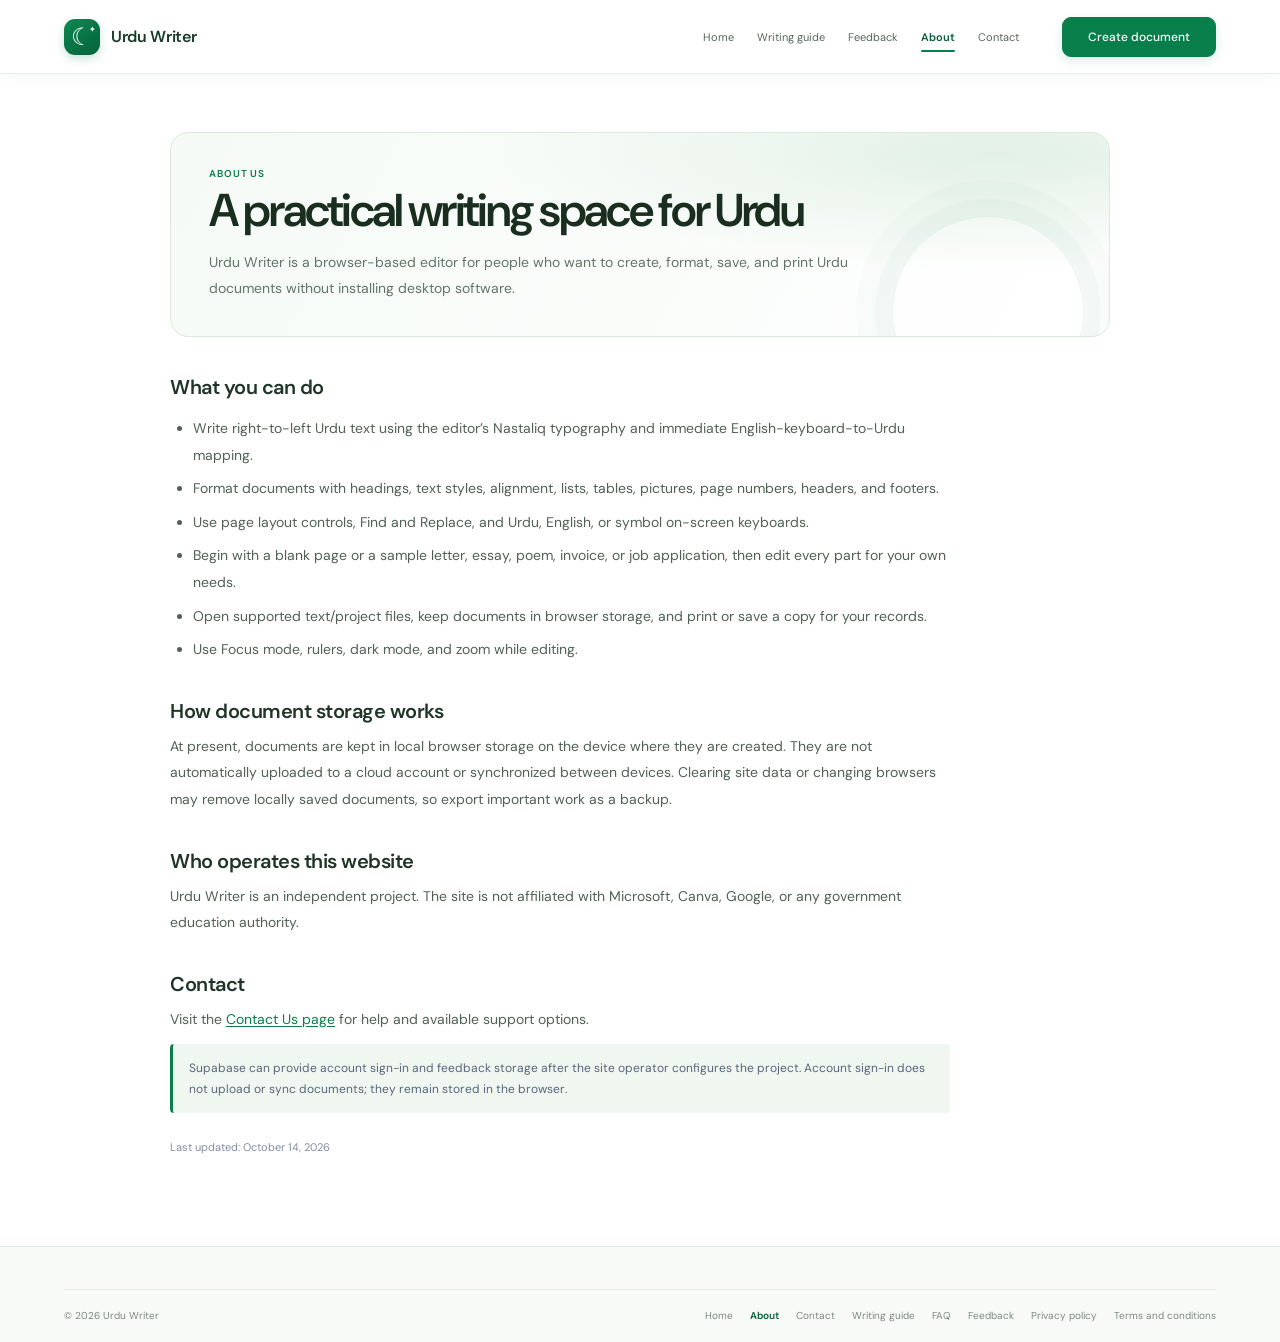
==== commit 7350fea9: "push after add login sysem" ====
--- a/about.html
+++ b/about.html
@@ -9,7 +9,7 @@
   <link rel="preconnect" href="https://fonts.googleapis.com">
   <link rel="preconnect" href="https://fonts.gstatic.com" crossorigin>
   <link href="https://fonts.googleapis.com/css2?family=DM+Sans:wght@400;500;600;700&family=Noto+Nastaliq+Urdu:wght@400;500;600&family=Noto+Naskh+Arabic:wght@400;500;600;700&display=swap" rel="stylesheet">
-  <link rel="stylesheet" href="assets/css/home.css">
+  <link rel="stylesheet" href="assets/css/home.css?v=design-20261105-2">
 </head>
 <body>
   <header class="home-header" dir="ltr">
@@ -45,7 +45,7 @@
       <p>Urdu Writer is an independent project. The site is not affiliated with Microsoft, Canva, Google, or any government education authority.</p>
       <h2>Contact</h2>
       <p>Visit the <a href="contact.html">Contact Us page</a> for help and available support options.</p>
-      <p class="policy-callout">The feedback form is available, but it cannot save or deliver submissions until its Supabase database is configured. Login, sign-up, and Google sign-in are not connected.</p>
+      <p class="policy-callout">Supabase can provide account sign-in and feedback storage after the site operator configures the project. Account sign-in does not upload or sync documents; they remain stored in the browser.</p>
       <p class="policy-updated">Last updated: October 14, 2026</p>
     </article>
   </main>
--- a/assets/css/home.css
+++ b/assets/css/home.css
@@ -3,10 +3,10 @@
   --ink: #283247;
   --muted: #788195;
   --line: #e8ebf1;
-  --blue: #4768d5;
-  --blue-dark: #3453bd;
-  --pale-blue: #eef3ff;
-  --warm: #faf9f6;
+  --blue: #087f4b;
+  --blue-dark: #06623b;
+  --pale-blue: #eaf5ee;
+  --warm: #f7faf7;
 }
 * { box-sizing: border-box; }
 [hidden] { display: none !important; }
@@ -178,7 +178,7 @@
 .faq-more-help { margin: 24px 0 0; color: #68738c; font-size: 13px; line-height: 1.8; }
 .policy-content a { color: var(--blue-dark); text-decoration: underline; text-underline-offset: 2px; }
 .policy-updated { margin-top: 24px !important; color: #838da1; font-size: 11px; }
-.policy-callout { margin: 18px 0; padding: 14px 16px; border-left: 3px solid #7185cb; border-radius: 4px; background: #f4f6fb; color: #59657a; font-size: 12px; line-height: 1.7; }
+.policy-callout { margin: 18px 0; padding: 14px 16px; border-left: 3px solid var(--blue); border-radius: 4px; background: #f0f7f1; color: #59657a; font-size: 12px; line-height: 1.7; }
 .guide-toc { display: grid; gap: 7px; margin: 18px 0 25px; padding: 16px 18px; border: 1px solid #e7eaf0; border-radius: 8px; background: #fafbfc; }
 .guide-toc strong { color: #36415a; }
 .guide-toc a { font-size: 12px; }
@@ -191,15 +191,15 @@
 .guide-keyboard h3 { margin-top: 0; }
 .guide-keyboard > label { display: block; margin-bottom: 6px; color: #566177; font-size: 12px; }
 #keyboard-test { width: 100%; min-height: 48px; padding: 7px 12px; border: 1px solid #cdd5e5; border-radius: 6px; outline: none; background: #fff; font: 20px/1.7 'Noto Nastaliq Urdu', 'Noto Naskh Arabic', serif; }
-#keyboard-test:focus { border-color: #7185cb; box-shadow: 0 0 0 3px #7185cb24; }
+#keyboard-test:focus { border-color: #78b58c; box-shadow: 0 0 0 3px #087f4b24; }
 .guide-keyboard > p { margin: 7px 0; color: #778195; font-size: 11px; }
-.keyboard-preview { min-height: 43px; margin: 8px 0 13px; padding: 7px 10px; border-radius: 5px; background: #eef3ff; color: #3453bd; text-align: right; font: 20px/1.5 'Noto Nastaliq Urdu', 'Noto Naskh Arabic', serif; }
+.keyboard-preview { min-height: 43px; margin: 8px 0 13px; padding: 7px 10px; border-radius: 5px; background: #eaf5ee; color: #06623b; text-align: right; font: 20px/1.5 'Noto Nastaliq Urdu', 'Noto Naskh Arabic', serif; }
 .keyboard-layout { display: grid; gap: 5px; }
 .keyboard-map-row { display: grid; grid-template-columns: repeat(5, minmax(0, 1fr)); gap: 5px; }
 .keyboard-map-key { min-width: 0; min-height: 42px; display: flex; align-items: stretch; justify-content: space-between; overflow: hidden; padding: 0; border: 1px solid #dce2ec; border-radius: 5px; background: #fff; }
-.keyboard-map-key:hover, .keyboard-map-key:focus-visible { border-color: #7185cb; outline: 2px solid #7185cb55; }
+.keyboard-map-key:hover, .keyboard-map-key:focus-visible { border-color: #78b58c; outline: 2px solid #087f4b55; }
 .keyboard-map-physical { min-width: 45%; display: grid; place-items: center; padding: 3px; background: #edf7eb; color: #34404d; font: 11px/1.2 'DM Sans', Arial, sans-serif; }
-.keyboard-map-urdu { min-width: 45%; display: grid; place-items: center; padding: 2px; background: #4169e1; color: #fff; font: 21px/1.3 'Noto Nastaliq Urdu', 'Noto Naskh Arabic', serif; }
+.keyboard-map-urdu { min-width: 45%; display: grid; place-items: center; padding: 2px; background: #087f4b; color: #fff; font: 21px/1.3 'Noto Nastaliq Urdu', 'Noto Naskh Arabic', serif; }
 .home-toast { position: fixed; z-index: 5; right: 50%; bottom: 25px; max-width: calc(100vw - 30px); padding: 10px 16px; transform: translateX(50%); border-radius: 6px; background: #283247; color: white; opacity: 0; pointer-events: none; transition: opacity .2s; font: 12px 'DM Sans', Arial, sans-serif; }
 .home-toast.visible { opacity: 1; }
 
@@ -211,7 +211,7 @@
 .feedback-form label, .feedback-rating legend { display: grid; gap: 7px; color: #4e596d; font-size: 12px; font-weight: 500; }
 .feedback-form select, .feedback-form input, .feedback-form textarea { width: 100%; min-height: 42px; padding: 10px 12px; border: 1px solid #e0e4ec; border-radius: 7px; outline: none; background: #fff; color: var(--ink); font: 12px 'DM Sans', Arial, sans-serif; }
 .feedback-form textarea { min-height: 150px; resize: vertical; line-height: 1.7; }
-.feedback-form select:focus, .feedback-form input:focus, .feedback-form textarea:focus { border-color: #9baee9; box-shadow: 0 0 0 3px #4768d51a; }
+.feedback-form select:focus, .feedback-form input:focus, .feedback-form textarea:focus { border-color: #78b58c; box-shadow: 0 0 0 3px #087f4b1a; }
 .feedback-rating { display: grid; gap: 8px; margin: 0; padding: 0; border: 0; }
 .feedback-rating legend { margin-bottom: 8px; }
 .rating-options { display: flex; flex-wrap: wrap; gap: 8px; }
@@ -304,7 +304,7 @@
 .auth-form { display: grid; gap: 12px; }
 .auth-form label { display: grid; gap: 6px; color: #4e596d; font-size: 11px; font-weight: 500; }
 .auth-form input { width: 100%; min-height: 39px; padding: 8px 10px; border: 1px solid #e0e4ec; border-radius: 7px; outline: none; color: var(--ink); }
-.auth-form input:focus { border-color: #9baee9; box-shadow: 0 0 0 3px #4768d51a; }
+.auth-form input:focus { border-color: #78b58c; box-shadow: 0 0 0 3px #087f4b1a; }
 .auth-submit { min-height: 41px; margin-top: 3px; border: 0; border-radius: 7px; background: var(--blue); color: #fff; font-size: 12px; font-weight: 600; }
 .auth-submit:hover { background: var(--blue-dark); }
 .auth-separator { display: flex; align-items: center; gap: 10px; margin: 17px 0 13px; color: #929aaa; font-size: 10px; }
@@ -313,10 +313,28 @@
 .google-signin:hover { background: #fafbfc; }
 .google-signin img { width: 17px; height: 17px; }
 .auth-notice { margin: 13px 0 0; color: #828b9b; text-align: center; font-size: 10px; line-height: 1.6; }
+.auth-notice.error { color: #b42318; }
+.auth-notice.success { color: #087f4b; }
+.user-profile { display: flex; align-items: center; gap: 8px; }
+.user-avatar, .user-avatar-fallback { width: 32px; height: 32px; flex: 0 0 32px; border-radius: 50%; }
+.user-avatar { object-fit: cover; }
+.user-avatar-fallback { display: grid; place-items: center; background: #eaf5ee; color: #06623b; font-size: 13px; font-weight: 600; }
+.user-profile-copy { display: grid; max-width: 150px; gap: 2px; color: #283247; }
+.user-profile-copy strong, .user-profile-copy small { overflow: hidden; text-overflow: ellipsis; white-space: nowrap; }
+.user-profile-copy strong { font-size: 11px; }
+.user-profile-copy small { color: #788195; font-size: 9px; }
+.logout-button { padding: 7px 9px; border: 1px solid #dfe9e1; border-radius: 7px; background: #fff; color: #06623b; font-size: 10px; }
+.logout-button:hover { background: #eaf5ee; }
+.home-page.theme-dark .user-profile-copy { color: #e6e7ec; }
+.home-page.theme-dark .user-profile-copy small { color: #b1b4c0; }
+.home-page.theme-dark .user-avatar-fallback { background: #203a29; color: #b5e3bf; }
+.home-page.theme-dark .logout-button { border-color: #44454e; background: #2a2b31; color: #b5e3bf; }
+.home-page.theme-dark .auth-notice.error { color: #ffb4ab; }
+.home-page.theme-dark .auth-notice.success { color: #b5e3bf; }
 
 @media (max-width: 900px) {
-  .home-header { gap: 14px; padding-inline: 4%; }
-  .header-nav { gap: 13px; font-size: 10px; }
+  .home-header { grid-template-columns: minmax(0, 1fr) auto max-content; gap: 14px; padding-inline: 4%; }
+  .header-nav { justify-self: end; gap: 13px; font-size: 10px; }
   .header-actions { gap: 8px; }
   .header-start { padding: 8px 10px; font-size: 11px; }
   .theme-toggle { transform: scale(.92); transform-origin: right center; }
@@ -386,3 +404,556 @@
   .policy-main, .feedback-main { padding-top: 32px; }
   .guide-keyboard { padding: 9px; }
 }
+
+.home-page:not(.theme-dark) .home-header { box-shadow: 0 1px 10px #173a2810; }
+.home-brand::before {
+  width: 31px;
+  height: 31px;
+  display: grid;
+  place-items: center;
+  border: 1px solid #d5e9db;
+  border-radius: 9px;
+  background: #edf7f0;
+  color: #087f4b;
+  content: "ا";
+  font: 600 20px/1 'Noto Nastaliq Urdu', serif;
+}
+.header-nav a { transition: color .16s ease; }
+.header-nav a[aria-current="page"] { position: relative; }
+.header-nav a[aria-current="page"]::after {
+  position: absolute;
+  right: 0;
+  bottom: -8px;
+  left: 0;
+  height: 2px;
+  border-radius: 2px;
+  background: #087f4b;
+  content: '';
+}
+.home-page:not(.theme-dark) .welcome-band {
+  background:
+    radial-gradient(ellipse at 82% 45%, #e8f4eb 0, #f3f8f3 27%, transparent 58%),
+    linear-gradient(115deg, #fff 0%, #fbfdfb 52%, #f5faf6 100%);
+}
+.welcome-inner { min-height: 460px; }
+.eyebrow { color: #087f4b; }
+.eyebrow-dot { background: #087f4b; box-shadow: 0 0 0 4px #087f4b18; }
+.welcome-copy h1 span { color: #087f4b; }
+.create-button {
+  background: #087f4b;
+  box-shadow: 0 5px 12px #087f4b26;
+  transition: background .16s ease, box-shadow .16s ease, transform .16s ease;
+}
+.create-button:hover { background: #06623b; box-shadow: 0 7px 16px #087f4b35; }
+.upload-button { border-color: #d7e6da; }
+.upload-button:hover { border-color: #9dc9aa; background: #f5faf6; }
+.hero-product {
+  border-color: #dce9df;
+  background: linear-gradient(145deg, #eaf4ed, #f3f7f3 60%, #e4efe7);
+  box-shadow: 0 22px 52px #183d2817;
+}
+.hero-editor { box-shadow: 0 10px 24px #193b2810; }
+.hero-paper h2 { color: #087f4b; }
+.recent-section { padding-top: 40px; }
+.section-heading h2 { letter-spacing: -.025em; }
+.saved-files-grid { gap: 20px; }
+.recent-preview { border-color: #e1e9e2; border-radius: 8px; }
+.empty-recent { border-color: #d7e6da; background: #f9fcf9; }
+.empty-icon { background: #e8f4eb; color: #087f4b; }
+.template-card { border-color: #e1e9e2; border-radius: 11px; background: #f3f6f3; }
+.template-card:hover { border-color: #99c5a5; box-shadow: 0 10px 24px #183d2815; }
+.template-art { background: #f7f9f7; }
+.template-open .recent-name, .file-description { background: #f3f6f3; }
+.home-footer { border-color: #e5ede6; background: #f8fbf8; }
+.footer-bottom { border-color: #e5ede6; }
+.guide-promo { border-color: #dce9df; background: #f7fbf8; }
+.faq-item { border-color: #e1e9e2; }
+.faq-item[open] { border-color: #b7d4be; box-shadow: 0 5px 16px #183d280b; }
+.policy-callout { border-left-color: #087f4b; background: #f0f7f1; }
+.guide-toc, .guide-example > div, .guide-keyboard { border-color: #dfe9e1; background: #f8fbf8; }
+#keyboard-test:focus { border-color: #62a77b; box-shadow: 0 0 0 3px #087f4b1a; }
+.keyboard-preview { background: #eaf5ee; color: #06623b; }
+.keyboard-map-urdu { background: #087f4b; }
+.feedback-form { border-color: #e1e9e2; box-shadow: 0 12px 32px #183d280a; }
+.feedback-submit, .auth-submit { background: #087f4b; }
+.feedback-submit:hover, .auth-submit:hover { background: #06623b; }
+.auth-form input:focus { border-color: #78b58c; box-shadow: 0 0 0 3px #087f4b1a; }
+.rating-option input:checked + span { border-color: #9dc9aa; background: #eaf5ee; color: #06623b; }
+.home-page.theme-dark .welcome-band { background: radial-gradient(ellipse at 82% 45%, #183b29 0, #191d1b 34%, #16171d 72%); }
+.home-page.theme-dark .welcome-copy h1 span,
+.home-page.theme-dark .eyebrow,
+.home-page.theme-dark .hero-paper h2 { color: #8bd1a0; }
+.home-page.theme-dark .create-button,
+.home-page.theme-dark .feedback-submit,
+.home-page.theme-dark .auth-submit { background: #087f4b; }
+.home-page.theme-dark .hero-product { border-color: #344a39; background: linear-gradient(145deg, #202b23, #1c211d); }
+.home-page.theme-dark .upload-button,
+.home-page.theme-dark .feedback-form { border-color: #3a433d; }
+.home-page.theme-dark .upload-button { background: #202127; color: #e6e7ec; }
+.home-page.theme-dark .empty-icon,
+.home-page.theme-dark .keyboard-preview { background: #203a29; color: #a4d8b2; }
+.home-page.theme-dark .policy-callout,
+.home-page.theme-dark .guide-toc,
+.home-page.theme-dark .guide-example > div,
+.home-page.theme-dark .guide-keyboard { border-color: #38443b; background: #1d211e; }
+.home-page.theme-dark .keyboard-map-urdu { background: #087f4b; color: #fff; }
+@media (max-width: 760px) {
+  .welcome-inner { min-height: 0; }
+  .home-brand::before { width: 29px; height: 29px; }
+}
+
+:root {
+  --ink: #17251d;
+  --muted: #68776d;
+  --line: #e2eae4;
+  --blue: #087f4b;
+  --blue-dark: #05613a;
+  --pale-blue: #eaf5ee;
+}
+html { scrollbar-color: #84b994 #edf4ee; }
+html.theme-dark { scrollbar-color: #37845a #202722; }
+*::-webkit-scrollbar-track { background: #edf4ee; }
+*::-webkit-scrollbar-thumb { border-color: #edf4ee; background: linear-gradient(180deg, #8dbb99, #4b9865); }
+*::-webkit-scrollbar-thumb:hover { background: linear-gradient(180deg, #68a87b, #34784d); }
+html.theme-dark *::-webkit-scrollbar-track { background: #202722; }
+html.theme-dark *::-webkit-scrollbar-thumb { border-color: #202722; background: linear-gradient(180deg, #43875b, #2d6943); }
+html.theme-dark *::-webkit-scrollbar-thumb:hover { background: linear-gradient(180deg, #5ca574, #388253); }
+body { color: #17251d; background: #fff; }
+button, input, select, textarea { font-family: inherit; }
+a:focus-visible, button:focus-visible, summary:focus-visible, input:focus-visible, select:focus-visible, textarea:focus-visible {
+  outline: 3px solid #087f4b55;
+  outline-offset: 3px;
+}
+.skip-link {
+  position: fixed;
+  z-index: 20;
+  top: 10px;
+  left: 10px;
+  padding: 10px 14px;
+  transform: translateY(-150%);
+  border-radius: 8px;
+  background: #05613a;
+  color: #fff;
+  font-size: 13px;
+  font-weight: 600;
+}
+.skip-link:focus { transform: translateY(0); }
+.home-header {
+  height: 74px;
+  border-bottom-color: #e6eee8;
+  background: #ffffffed;
+  box-shadow: 0 3px 16px #163a2409;
+  backdrop-filter: blur(14px);
+}
+.home-brand { position: relative; gap: 11px; color: #173b27; font-size: 16px; }
+.home-brand::before {
+  width: 36px;
+  height: 36px;
+  border: 0;
+  border-radius: 11px;
+  background: linear-gradient(145deg, #0b8951, #05613a);
+  color: #fff;
+  box-shadow: 0 4px 10px #087f4b35;
+  content: "☾";
+  font: 24px/1 Arial, sans-serif;
+}
+.home-brand::after {
+  position: absolute;
+  top: 7px;
+  left: 25px;
+  color: #fff;
+  content: "✦";
+  font: 8px/1 Arial, sans-serif;
+}
+.header-nav { gap: clamp(16px, 2.2vw, 29px); color: #56665b; font-size: 12px; }
+.header-nav a { position: relative; padding-block: 9px; }
+.header-nav a:hover, .header-nav a[aria-current="page"] { color: #075d38; }
+.header-nav a[aria-current="page"]::after { bottom: 1px; }
+.header-start {
+  justify-content: center;
+  min-height: 40px;
+  padding: 0 17px;
+  border: 1px solid #087f4b;
+  border-radius: 9px;
+  background: #087f4b;
+  color: #fff;
+  box-shadow: 0 4px 11px #087f4b24;
+  transition: background .16s ease, box-shadow .16s ease, transform .16s ease;
+}
+.header-start:hover { transform: translateY(-1px); border-color: #05613a; background: #05613a; box-shadow: 0 7px 15px #087f4b30; }
+.theme-toggle { border-color: #d7e6da; background: #edf5ef; }
+.theme-toggle[aria-pressed="true"] { border-color: #087f4b; background: #087f4b; }
+.theme-toggle:focus-visible { outline-color: #087f4b; }
+.theme-toggle:hover { box-shadow: 0 0 0 4px #087f4b16; }
+.home-page:not(.theme-dark) .home-header { border-color: #e6eee8; background: #ffffffed; }
+.home-page:not(.theme-dark) .home-brand { color: #173b27; }
+.home-page:not(.theme-dark) .header-nav { color: #56665b; }
+.home-page:not(.theme-dark) .header-nav a:hover,
+.home-page:not(.theme-dark) .header-nav a[aria-current="page"] { color: #075d38; }
+.home-page:not(.theme-dark) .header-start { border-color: #087f4b; background: #087f4b; color: #fff; }
+.home-page:not(.theme-dark) .header-start:hover { border-color: #05613a; background: #05613a; }
+.home-page:not(.theme-dark) .theme-toggle,
+.home-page:not(.theme-dark) .theme-toggle[aria-pressed="false"] { border-color: #d7e6da; background: #edf5ef; }
+.welcome-band {
+  position: relative;
+  border-bottom: 0;
+  background:
+    radial-gradient(ellipse at 82% 50%, #dcefe1 0, #eff7f0 28%, transparent 57%),
+    linear-gradient(110deg, #fff 2%, #fcfefc 48%, #f5faf6 100%);
+}
+.welcome-band::after {
+  position: absolute;
+  right: 0;
+  bottom: 0;
+  left: 0;
+  height: 1px;
+  background: linear-gradient(90deg, transparent, #dce9df 20%, #dce9df 80%, transparent);
+  content: '';
+}
+.welcome-inner {
+  width: min(1160px, 91%);
+  min-height: 550px;
+  grid-template-columns: minmax(0, .9fr) minmax(0, 1.1fr);
+  gap: clamp(42px, 6vw, 78px);
+  padding-block: 62px 70px;
+}
+.welcome-copy { max-width: 500px; }
+.eyebrow {
+  gap: 9px;
+  margin-bottom: 22px;
+  color: #087f4b;
+  font-size: 10px;
+  font-weight: 700;
+  letter-spacing: .13em;
+}
+.eyebrow-dot { width: 8px; height: 8px; flex: 0 0 8px; background: #087f4b; box-shadow: 0 0 0 5px #087f4b12; }
+.eyebrow-urdu {
+  margin-left: 4px;
+  padding: 3px 9px;
+  border: 1px solid #d6e8da;
+  border-radius: 999px;
+  background: #f3f9f4;
+  color: #17613a;
+  font: 13px/1.7 'Noto Nastaliq Urdu', 'Noto Naskh Arabic', serif;
+  letter-spacing: 0;
+}
+.welcome-copy h1 {
+  color: #17251d;
+  font-size: clamp(44px, 5.2vw, 66px);
+  line-height: 1.04;
+  letter-spacing: -.06em;
+}
+.welcome-copy h1 span { color: #087f4b; }
+.welcome-description { max-width: 430px; margin: 22px 0 27px; color: #66766b; font-size: 15px; line-height: 1.85; }
+.welcome-actions { gap: 12px; }
+.create-button, .upload-button { min-height: 48px; padding-inline: 18px; border-radius: 10px; font-size: 13px; transition: background .16s ease, border-color .16s ease, box-shadow .16s ease, transform .16s ease; }
+.create-button { background: #087f4b; box-shadow: 0 6px 15px #087f4b2b; }
+.create-button:hover { transform: translateY(-2px); background: #05613a; box-shadow: 0 9px 20px #087f4b38; }
+.upload-button { border-color: #d9e6dc; background: #fff; color: #314238; box-shadow: 0 2px 6px #173a2408; }
+.upload-button:hover { transform: translateY(-1px); border-color: #91bf9c; background: #f8fcf8; }
+.private-note { gap: 9px; margin-top: 21px; color: #77857a; font-size: 11px; }
+.private-note span { width: 19px; height: 19px; background: #e8f4eb; color: #087f4b; }
+.hero-product {
+  position: relative;
+  isolation: isolate;
+  overflow: hidden;
+  padding: 25px;
+  border: 1px solid #d6e6d9;
+  border-radius: 23px;
+  background:
+    radial-gradient(circle at 88% 12%, #ffffffa6 0 15%, transparent 15.3%),
+    repeating-linear-gradient(135deg, #ffffff15 0 1px, transparent 1px 14px),
+    linear-gradient(145deg, #edf7ef 0%, #e4f0e7 56%, #f5f9f5 100%);
+  box-shadow: 0 28px 65px #193e2918, inset 0 1px #fff;
+}
+.hero-product::before {
+  position: absolute;
+  z-index: -1;
+  top: -72px;
+  right: -54px;
+  width: 210px;
+  height: 210px;
+  border: 1px solid #087f4b15;
+  border-radius: 50%;
+  box-shadow: 0 0 0 18px #087f4b08, 0 0 0 38px #087f4b06;
+  content: '';
+}
+.hero-editor { border-color: #e3ebe5; border-radius: 13px; box-shadow: 0 15px 34px #193b2816; }
+.hero-editor-top { min-height: 64px; padding-inline: 19px; }
+.hero-document-title strong { color: #263b2d; font-size: 11px; }
+.hero-document-title small { font-size: 9px; }
+.hero-save-indicator { color: #637468; font-size: 10px; }
+.hero-toolbar { gap: 14px; min-height: 45px; padding-inline: 18px; background: #fff; }
+.hero-font-select, .hero-font-size { border-color: #e3eae4; border-radius: 6px; }
+.hero-paper { min-height: 286px; padding: 25px 22px; background: #f3f6f3; }
+.hero-paper article { width: min(100%, 370px); min-height: 235px; padding: 25px 32px; border-color: #edf0ed; box-shadow: 0 5px 16px #1c33240d; }
+.hero-paper h2 { color: #075d38; font-size: 18px; }
+.hero-paper p { font-size: 12px; line-height: 2.2; }
+.value-strip {
+  position: relative;
+  z-index: 1;
+  width: min(1080px, 90%);
+  min-height: 100px;
+  display: grid;
+  grid-template-columns: repeat(3, minmax(0, 1fr));
+  align-items: center;
+  gap: 12px;
+  margin: -25px auto 0;
+  padding: 17px 24px;
+  border: 1px solid #e3ebe5;
+  border-radius: 16px;
+  background: #fff;
+  box-shadow: 0 12px 35px #183d280d;
+}
+.value-item { min-width: 0; display: flex; align-items: center; gap: 13px; padding: 8px 13px; }
+.value-icon { width: 42px; height: 42px; flex: 0 0 42px; display: grid; place-items: center; border: 1px solid #dcecdf; border-radius: 12px; background: #f0f8f2; color: #087f4b; }
+.value-icon svg { width: 21px; height: 21px; stroke: currentColor; stroke-linecap: round; stroke-linejoin: round; stroke-width: 1.6; }
+.value-item > span:last-child { min-width: 0; display: grid; gap: 4px; }
+.value-item strong { color: #25382b; font-size: 12px; font-weight: 650; }
+.value-item small { color: #748278; font-size: 10px; line-height: 1.5; }
+.home-content { width: min(1080px, 90%); }
+.recent-section { padding-top: 60px; }
+.section-heading { align-items: center; margin-bottom: 20px; }
+.section-kicker { color: #748278; font-size: 10px; font-weight: 600; letter-spacing: .09em; text-transform: uppercase; }
+.section-heading h2 { color: #1b2b20; font-size: 23px; letter-spacing: -.035em; }
+.subtle-link { color: #087f4b; font-size: 12px; font-weight: 600; }
+.subtle-link:hover { color: #05613a; }
+.saved-files-grid { gap: 20px; }
+.saved-file-card { gap: 10px; }
+.saved-file-link { gap: 10px; }
+.saved-file-link:hover .recent-preview, .saved-file-link:focus-visible .recent-preview { transform: translateY(-3px); border-color: #9dc9aa; box-shadow: 0 10px 24px #183d2815; }
+.recent-preview { border-color: #e1e9e2; border-radius: 9px; box-shadow: 0 3px 10px #183d280b; transition: transform .18s ease, border-color .18s ease, box-shadow .18s ease; }
+.recent-name { color: #25382b; font-size: 13px; font-weight: 600; }
+.empty-recent { min-height: 104px; gap: 15px; padding: 20px; border-color: #cfe2d3; border-radius: 12px; background: #f8fcf9; }
+.empty-icon { width: 43px; height: 43px; border: 1px solid #dcecdf; border-radius: 12px; background: #edf7ef; color: #087f4b; }
+.empty-recent strong { color: #25382b; font-size: 14px; }
+.empty-recent p { color: #758278; font-size: 11px; }
+.empty-recent a { color: #087f4b; font-size: 12px; font-weight: 600; }
+.templates-section { padding: 24px 0 64px; }
+.template-grid { gap: 18px; margin-top: 22px; }
+.template-card { aspect-ratio: .78; border-color: #e1e9e2; border-radius: 12px; background: #f4f7f4; }
+.template-card:hover { transform: translateY(-4px); border-color: #a7cfaf; box-shadow: 0 12px 26px #183d2818; }
+.template-art { background: linear-gradient(145deg, #f8faf8, #eef3ef); }
+.template-open .recent-name, .file-description { background: #f4f7f4; }
+.template-open .recent-name { padding-inline: 13px; color: #24382b; font-size: 12px; }
+.file-description { padding-inline: 13px; color: #738177; font-size: 10px; }
+.guide-promo { gap: 30px; margin-bottom: 62px; padding: 30px 34px; border-color: #dbe9de; border-radius: 16px; background: linear-gradient(110deg, #f4faf5, #fbfdfb); }
+.guide-promo h2 { color: #1c3022; font-size: 21px; letter-spacing: -.025em; }
+.guide-promo p:not(.section-kicker) { color: #68776d; font-size: 13px; }
+.guide-promo .create-button { min-height: 44px; }
+.home-faq { margin-bottom: 64px; }
+.faq-list { gap: 11px; }
+.faq-item { border-color: #e3ebe5; border-radius: 11px; transition: border-color .16s ease, box-shadow .16s ease; }
+.faq-item[open] { border-color: #b7d4be; box-shadow: 0 6px 20px #183d280d; }
+.faq-item summary { padding: 18px 48px 18px 20px; color: #283a2e; font-size: 13px; }
+.faq-item summary::after { color: #087f4b; }
+.faq-item p { padding: 0 20px 19px; color: #68776d; font-size: 12px; }
+.home-footer { padding-top: 42px; border-top-color: #e1eae3; background: #f7faf7; }
+.footer-main { gap: 42px; padding-bottom: 34px; }
+.footer-brand { color: #173b27; font-size: 13px; }
+.footer-about p, .footer-privacy p { color: #728076; font-size: 12px; }
+.footer-links { gap: 11px; }
+.footer-links strong, .footer-privacy strong { color: #26392c; font-size: 12px; }
+.footer-links a { color: #6b796e; font-size: 11px; transition: color .16s ease; }
+.footer-links a:hover, .footer-legal a:hover { color: #087f4b; }
+.footer-bottom { min-height: 53px; border-top-color: #e2eae4; color: #7d897f; }
+.footer-legal { gap: 17px; }
+.policy-main { width: min(940px, 90%); padding-block: 58px 76px; }
+.policy-header {
+  position: relative;
+  overflow: hidden;
+  max-width: none;
+  margin-bottom: 36px;
+  padding: 34px 38px;
+  border: 1px solid #dceade;
+  border-radius: 18px;
+  background: radial-gradient(ellipse at 88% 10%, #e2f1e5 0, transparent 45%), linear-gradient(120deg, #f5faf6, #fff);
+}
+.policy-header::after { position: absolute; right: 25px; bottom: -72px; width: 190px; height: 190px; border: 1px solid #087f4b14; border-radius: 50%; box-shadow: 0 0 0 17px #087f4b07, 0 0 0 36px #087f4b05; content: ''; pointer-events: none; }
+.policy-header .section-kicker { color: #087f4b; }
+.policy-header h1 { max-width: 730px; color: #1a2e20; font-size: clamp(34px, 4vw, 46px); letter-spacing: -.05em; }
+.policy-header p:not(.section-kicker) { max-width: 700px; color: #647469; font-size: 14px; line-height: 1.85; }
+.policy-content { max-width: 780px; color: #526056; font-size: 14px; line-height: 1.9; }
+.policy-content h2 { margin-top: 34px; color: #203528; font-size: 20px; letter-spacing: -.025em; }
+.policy-content h3 { color: #2c4433; }
+.policy-content a, .faq-item a, .faq-more-help a { color: #087f4b; }
+.contact-option { margin-bottom: 16px; padding: 22px 24px; border-color: #e1eae3; border-radius: 13px; background: #fff; box-shadow: 0 5px 18px #183d2808; }
+.contact-option h2 { margin-top: 0; }
+.faq-list { gap: 12px; }
+.faq-item p { line-height: 1.8; }
+.guide-toc { border-color: #e0eae2; border-radius: 12px; background: #f8fbf8; }
+.guide-toc strong { color: #26392c; }
+.guide-example > div { border-color: #e0eae2; border-radius: 10px; background: #f8fbf8; }
+.guide-keyboard { border-color: #dce8df; border-radius: 13px; background: #f7faf7; }
+.feedback-main { width: min(820px, 90%); padding-block: 64px 78px; }
+.feedback-intro { max-width: 670px; margin-bottom: 30px; }
+.feedback-intro h1 { color: #1a2e20; font-size: clamp(34px, 4vw, 44px); letter-spacing: -.05em; }
+.feedback-intro p:last-child { color: #65756a; font-size: 14px; line-height: 1.85; }
+.feedback-form { gap: 20px; padding: 32px; border-color: #e0e9e2; border-radius: 16px; box-shadow: 0 14px 40px #183d2810; }
+.feedback-form label, .feedback-rating legend { color: #334639; font-size: 13px; }
+.feedback-form select, .feedback-form input, .feedback-form textarea { border-color: #dce6de; border-radius: 9px; color: #24362a; font-size: 13px; }
+.feedback-form select:focus, .feedback-form input:focus, .feedback-form textarea:focus { border-color: #78b58c; box-shadow: 0 0 0 3px #087f4b18; }
+.feedback-submit { min-height: 46px; border-radius: 9px; background: #087f4b; box-shadow: 0 5px 13px #087f4b24; font-size: 13px; }
+.feedback-submit:hover { background: #05613a; }
+.rating-option span { border-color: #dce6de; border-radius: 9px; }
+.auth-dialog { border-color: #dfe9e1; border-radius: 18px; box-shadow: 0 28px 70px #11251938; }
+.auth-dialog h2 { color: #1d3124; }
+.auth-submit { border-radius: 9px; }
+.home-toast { border-radius: 9px; background: #173b27; box-shadow: 0 8px 25px #173b2733; }
+.home-page.theme-dark .home-header { border-color: #303a33; background: #171d19ed; }
+.home-page.theme-dark .home-brand, .home-page.theme-dark .footer-brand { color: #e7f2e9; }
+.home-page.theme-dark .home-brand::before { border: 0; background: linear-gradient(145deg, #0b8951, #05613a); color: #fff; }
+.home-page.theme-dark .header-nav { color: #b1c0b5; }
+.home-page.theme-dark .header-nav a:hover, .home-page.theme-dark .header-nav a[aria-current="page"] { color: #9cdbad; }
+.home-page.theme-dark .header-start { border-color: #087f4b; background: #087f4b; color: #fff; }
+.home-page.theme-dark .theme-toggle[aria-pressed="true"] { border-color: #087f4b; background: #087f4b; }
+.home-page.theme-dark .welcome-copy h1 { color: #edf5ef; }
+.home-page.theme-dark .welcome-copy h1 span, .home-page.theme-dark .eyebrow { color: #91d3a3; }
+.home-page.theme-dark .eyebrow-urdu { border-color: #385344; background: #202b23; color: #b5e3bf; }
+.home-page.theme-dark .welcome-description, .home-page.theme-dark .private-note { color: #b2beb5; }
+.home-page.theme-dark .welcome-band { background: radial-gradient(ellipse at 82% 50%, #1d3b28 0, #1a211c 35%, transparent 67%), linear-gradient(110deg, #171d19, #1b211c); }
+.home-page.theme-dark .hero-product { border-color: #344a39; background: repeating-linear-gradient(135deg, #ffffff08 0 1px, transparent 1px 14px), linear-gradient(145deg, #202b23, #1c241e); }
+.home-page.theme-dark .value-strip { border-color: #34443a; background: #1b211d; box-shadow: 0 12px 35px #0003; }
+.home-page.theme-dark .value-icon { border-color: #385344; background: #203a29; color: #9cdbad; }
+.home-page.theme-dark .value-item strong { color: #e6efe8; }
+.home-page.theme-dark .value-item small { color: #acb9ae; }
+.home-page.theme-dark .home-content { color: #e6e7ec; }
+.home-page.theme-dark .section-heading h2, .home-page.theme-dark .recent-name, .home-page.theme-dark .guide-promo h2 { color: #eef4ef; }
+.home-page.theme-dark .template-card, .home-page.theme-dark .template-open .recent-name, .home-page.theme-dark .file-description, .home-page.theme-dark .guide-promo, .home-page.theme-dark .faq-item, .home-page.theme-dark .home-footer { border-color: #343e37; background: #1a201c; }
+.home-page.theme-dark .template-art { background: #202822; }
+.home-page.theme-dark .empty-recent { border-color: #3a5542; background: #1c251f; }
+.home-page.theme-dark .empty-icon { border-color: #385344; background: #203a29; color: #9cdbad; }
+.home-page.theme-dark .empty-recent strong, .home-page.theme-dark .footer-links strong, .home-page.theme-dark .footer-privacy strong { color: #e7f0e9; }
+.home-page.theme-dark .empty-recent p, .home-page.theme-dark .file-description, .home-page.theme-dark .faq-item p, .home-page.theme-dark .guide-promo p:not(.section-kicker) { color: #b1bdb4; }
+.home-page.theme-dark .faq-item { border-color: #343e37; }
+.home-page.theme-dark .faq-item summary { color: #e7f0e9; }
+.home-page.theme-dark .footer-about p, .home-page.theme-dark .footer-privacy p, .home-page.theme-dark .footer-links a, .home-page.theme-dark .footer-bottom { color: #abb8ae; }
+.home-page.theme-dark .footer-bottom { border-color: #343e37; }
+.home-page.theme-dark .policy-header, .home-page.theme-dark .guide-toc, .home-page.theme-dark .guide-example > div, .home-page.theme-dark .guide-keyboard { border-color: #35443a; background: #1c241e; }
+.home-page.theme-dark .policy-header h1, .home-page.theme-dark .policy-content h2, .home-page.theme-dark .feedback-intro h1 { color: #edf5ef; }
+.home-page.theme-dark .policy-header p:not(.section-kicker), .home-page.theme-dark .policy-content, .home-page.theme-dark .feedback-intro p:last-child { color: #b2beb5; }
+.home-page.theme-dark .contact-option, .home-page.theme-dark .feedback-form { border-color: #35443a; background: #1b211d; }
+.home-page.theme-dark .contact-option h2, .home-page.theme-dark .feedback-form label, .home-page.theme-dark .feedback-rating legend { color: #e1ebe3; }
+.home-page.theme-dark .feedback-form select, .home-page.theme-dark .feedback-form input, .home-page.theme-dark .feedback-form textarea { border-color: #3b4940; background: #171d19; color: #edf5ef; }
+@media (max-width: 900px) {
+  .welcome-inner { gap: 36px; }
+  .hero-product { padding: 18px; }
+  .value-strip { width: 92%; padding-inline: 13px; }
+  .value-item { gap: 10px; padding-inline: 8px; }
+  .footer-main { gap: 25px; }
+}
+@media (max-width: 760px) {
+  .home-header { min-height: 84px; padding: 9px 5%; }
+  .header-nav { gap: 19px; padding-block: 5px; }
+  .welcome-inner { width: min(680px, 90%); gap: 30px; padding-block: 45px 54px; }
+  .welcome-copy { max-width: 620px; }
+  .welcome-copy h1 { font-size: clamp(42px, 9vw, 58px); }
+  .hero-product { padding: 18px; border-radius: 18px; }
+  .value-strip { grid-template-columns: 1fr; gap: 4px; margin-top: -18px; padding: 13px; }
+  .value-item { padding: 8px 11px; }
+  .recent-section { padding-top: 44px; }
+  .policy-main, .feedback-main { padding-block: 42px 58px; }
+  .policy-header { padding: 27px; }
+  .footer-main { grid-template-columns: repeat(2, minmax(0, 1fr)); gap: 25px; }
+}
+@media (max-width: 520px) {
+  .home-header { min-height: 80px; gap: 5px 10px; }
+  .home-brand { font-size: 13px; }
+  .home-brand::before { width: 32px; height: 32px; }
+  .home-brand::after { top: 24px; left: 23px; }
+  .header-start { padding-inline: 11px; font-size: 11px; }
+  .header-nav { gap: 18px; font-size: 11px; }
+  .welcome-inner { width: calc(100% - 36px); gap: 25px; padding-block: 39px 44px; }
+  .eyebrow { flex-wrap: wrap; margin-bottom: 18px; font-size: 9px; }
+  .welcome-copy h1 { font-size: clamp(38px, 10vw, 49px); }
+  .welcome-description { margin-block: 17px 22px; font-size: 13px; }
+  .create-button, .upload-button { min-height: 45px; padding-inline: 13px; font-size: 11px; }
+  .private-note { flex-wrap: wrap; font-size: 10px; }
+  .hero-product { padding: 10px; border-radius: 14px; }
+  .hero-paper { min-height: 225px; padding: 12px; }
+  .hero-paper article { min-height: 200px; padding: 17px 19px; }
+  .value-strip { width: calc(100% - 36px); }
+  .home-content { width: calc(100% - 36px); }
+  .section-heading { align-items: flex-start; }
+  .section-heading h2 { font-size: 19px; }
+  .subtle-link { max-width: 130px; text-align: right; line-height: 1.5; }
+  .saved-files-grid { grid-template-columns: repeat(2, minmax(0, 1fr)); gap: 13px; }
+  .template-grid { gap: 12px; }
+  .template-card { aspect-ratio: .72; }
+  .guide-promo { gap: 18px; padding: 22px; }
+  .guide-promo h2 { font-size: 19px; }
+  .faq-item summary { padding: 15px 42px 15px 15px; }
+  .faq-item p { padding-inline: 15px; }
+  .home-footer { padding: 28px 18px 0; }
+  .footer-main { gap: 23px 15px; }
+  .footer-bottom { padding-block: 13px; }
+  .footer-legal { gap: 9px 14px; }
+  .policy-main, .feedback-main { width: calc(100% - 36px); padding-top: 34px; }
+  .policy-header { margin-bottom: 26px; padding: 23px 20px; border-radius: 14px; }
+  .policy-header h1, .feedback-intro h1 { font-size: 34px; }
+  .policy-header p:not(.section-kicker), .feedback-intro p:last-child { font-size: 13px; }
+  .contact-option { padding: 18px; }
+  .feedback-form { padding: 21px 18px; }
+  .guide-example { grid-template-columns: 1fr; }
+}
+.home-header {
+  grid-template-columns: minmax(0, 1fr) auto max-content;
+  gap: clamp(14px, 2vw, 24px);
+}
+.header-nav {
+  justify-self: end;
+  gap: clamp(14px, 1.8vw, 24px);
+  font-size: 11px;
+}
+.home-header > .header-start {
+  width: max-content;
+  min-width: 154px;
+  min-height: 40px;
+  justify-self: end;
+  margin-left: clamp(10px, 1.5vw, 20px);
+  padding-inline: 16px;
+  font-size: 12px;
+}
+.home-header > .header-actions { min-width: 0; }
+.home-header > .header-actions .header-start { width: auto; min-width: 96px; }
+@media (max-width: 900px) {
+  .home-header { gap: 14px; padding-inline: 4%; }
+  .header-nav { gap: 13px; font-size: 10px; }
+  .home-header > .header-start { min-width: 142px; margin-left: 8px; padding-inline: 12px; }
+}
+@media (max-width: 760px) {
+  .home-header {
+    grid-template-columns: minmax(0, 1fr) auto;
+    grid-template-rows: 40px auto;
+    gap: 6px 12px;
+  }
+  .home-header > .header-nav {
+    width: 100%;
+    grid-column: 1 / -1;
+    grid-row: 2;
+    justify-self: start;
+    gap: 17px;
+    overflow-x: auto;
+    padding: 3px 0 2px;
+    font-size: 11px;
+  }
+  .home-header > .header-start {
+    grid-column: 2;
+    grid-row: 1;
+    min-width: 0;
+    min-height: 36px;
+    margin-left: 0;
+    padding-inline: 12px;
+    font-size: 11px;
+  }
+  .home-header > .header-actions { grid-column: 2; grid-row: 1; }
+}
+@media (max-width: 520px) {
+  .home-header > .header-start { padding-inline: 10px; font-size: 10px; }
+  .home-header > .header-actions { gap: 7px; }
+  .home-header > .header-actions .header-start { min-width: 82px; padding-inline: 10px; }
+  .home-header .user-profile-copy { display: none; }
+}
+@media (prefers-reduced-motion: reduce) {
+  *, *::before, *::after { scroll-behavior: auto !important; transition-duration: .01ms !important; }
+}
